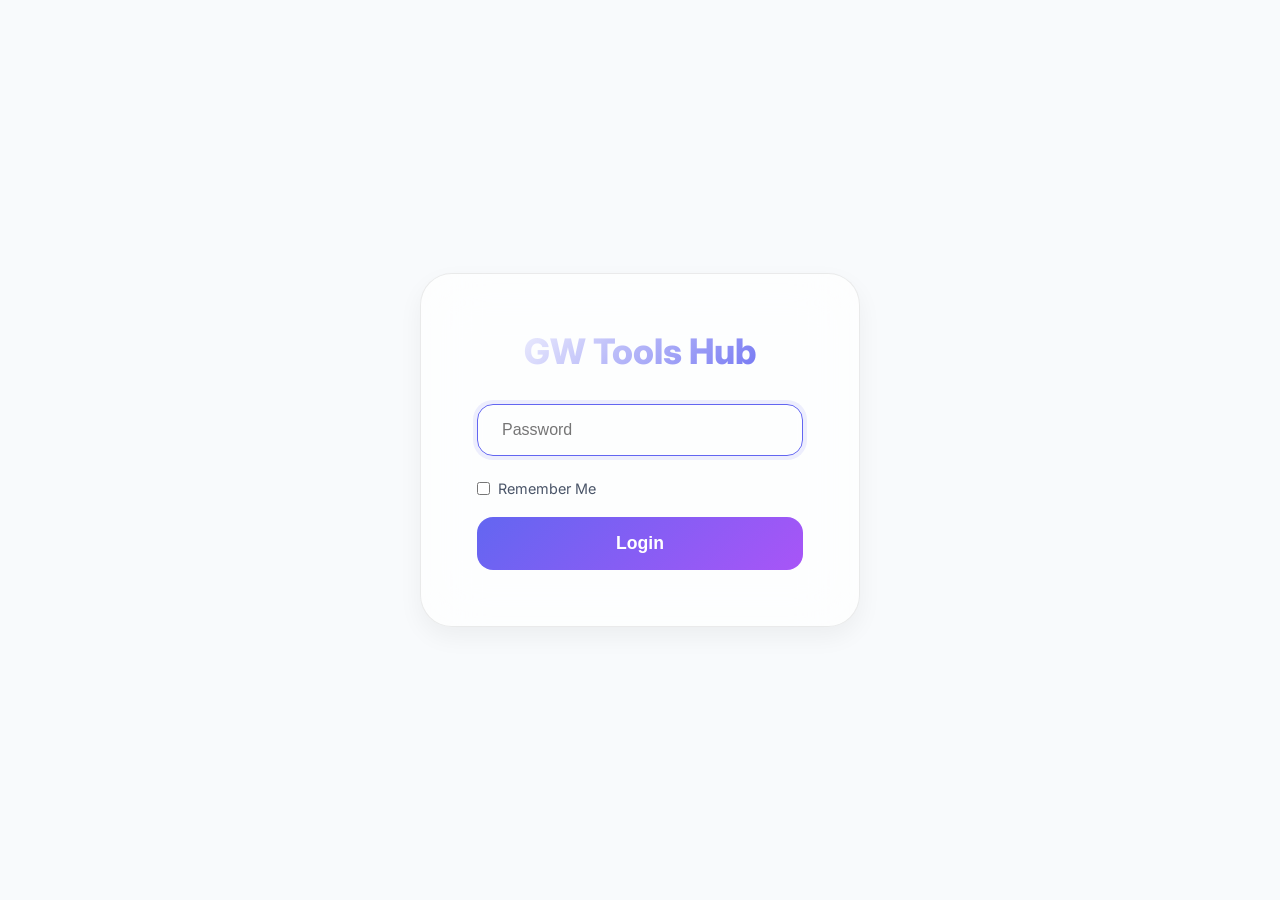
==== index.html @ 294a747c "Emergency Fix: Finalizing index.html with no placeholders and correct layout" ====
<!DOCTYPE html>
<html lang="th">
<head>
    <meta charset="UTF-8">
    <meta name="viewport" content="width=device-width, initial-scale=1.0">
    <title>GW Tools Hub | Command Center</title>
    <link href="https://fonts.googleapis.com/css2?family=Inter:wght@400;600;700;800&display=swap" rel="stylesheet">
    <link rel="stylesheet" href="style.css">
</head>
<body>

<div id="login-overlay">
    <div class="login-box">
        <h2>GW Tools Hub</h2>
        <input type="password" id="password-input" placeholder="Password" autofocus>
        <div style="margin-bottom: 20px; text-align: left; display: flex; align-items: center; gap: 8px; cursor: pointer;">
            <input type="checkbox" id="remember-me" style="width: auto; margin: 0; cursor: pointer;">
            <label for="remember-me" style="font-size: 0.9rem; color: #4a5568; cursor: pointer;">Remember Me</label>
        </div>
        <button onclick="checkPassword()">Login</button>
    </div>
</div>

<div id="custom-alert" class="hidden" style="position: fixed; top: 0; left: 0; width: 100%; height: 100%; background: rgba(0,0,0,0.5); display: flex; justify-content: center; align-items: center; z-index: 10000;">
    <div class="login-box">
        <div style="font-size: 3rem; margin-bottom: 10px;">❌</div>
        <h3>รหัสผ่านไม่ถูกต้อง!</h3>
        <p>กรุณาตรวจสอบและลองใหม่อีกครั้ง</p>
        <button onclick="closeAlert()" style="background: #e53e3e; margin-top: 20px;">ตกลง</button>
    </div>
</div>

<div id="logout-confirm" class="hidden" style="position: fixed; top: 0; left: 0; width: 100%; height: 100%; background: rgba(0,0,0,0.5); display: flex; justify-content: center; align-items: center; z-index: 10000;">
    <div class="login-box">
        <div style="font-size: 3rem; margin-bottom: 10px;">👋</div>
        <h3>ต้องการออกจากระบบ?</h3>
        <p>คุณแน่ใจหรือไม่ว่าต้องการออกจากระบบในตอนนี้?</p>
        <div style="display: flex; gap: 10px; margin-top: 25px;">
            <button onclick="closeLogoutConfirm()" style="background: rgba(255,255,255,0.1); color: white;">ยกเลิก</button>
            <button onclick="confirmLogout()" style="background: #ef4444;">ออกจากระบบ</button>
        </div>
    </div>
</div>

<div id="main-content" class="hidden">
    <nav class="nav-bar">
        <div class="nav-links">
            <button class="nav-btn active" id="btn-common" onclick="filterTools('common')">COMMON</button>
            <button class="nav-btn" id="btn-bd" onclick="filterTools('bd')">BD & SALES</button>
            <button class="nav-btn" id="btn-project" onclick="filterTools('project')">PROJECT</button>
            <button class="nav-btn" id="btn-marketing" onclick="filterTools('marketing')">MARKETING</button>
        </div>
        <div class="nav-controls">
            <div class="theme-dropdown" id="theme-dropdown">
                <button class="theme-dropbtn" onclick="toggleThemeDropdown()">
                    <span id="current-theme-icon">💻</span>
                    <span id="current-theme-text">Auto</span>
                </button>
                <div class="theme-dropdown-content">
                    <button id="theme-light" onclick="setTheme('light')">☀️ Light</button>
                    <button id="theme-dark" onclick="setTheme('dark')">🌙 Dark</button>
                    <button id="theme-auto" class="active" onclick="setTheme('auto')">💻 Auto</button>
                </div>
            </div>
            <button class="nav-btn logout" onclick="logout()">LOGOUT</button>
        </div>
    </nav>
    <div class="container">
        <div class="category-section" id="section-common">
            <div class="section-title">Common Tools</div>
            <div class="tool-grid">
                <a href="https://chatgpt.com/" target="_blank" class="tool-card">
                    <div class="tool-image"><img src="chatgpt.img.svg" alt="ChatGPT"></div>
                    <div class="tool-content">
                        <div class="tool-dept">Common (ทุกแผนก)</div>
                        <div class="tool-title">Chat GPT</div>
                        <div class="tool-description">ผู้ช่วยอัจฉริยะสำหรับหาข้อมูล เขียนบทความ และแก้ปัญหาด่วน</div>
                        <div class="btn-access">คุยกับ ChatGPT</div>
                    </div>
                </a>
                <a href="https://drive.google.com/" target="_blank" class="tool-card">
                    <div class="tool-image"><img src="google-drive.png" alt="Google Drive"></div>
                    <div class="tool-content">
                        <div class="tool-dept">Common (ทุกแผนก)</div>
                        <div class="tool-title">Google Drive</div>
                        <div class="tool-description">คลังเก็บข้อมูลออนไลน์สำหรับจัดการไฟล์และแชร์ข้อมูล</div>
                        <div class="btn-access">เปิด Google Drive</div>
                    </div>
                </a>
            </div>
        </div>
        <div class="category-section" id="section-bd">
            <div class="section-title">Business Development & Sales</div>
            <div class="tool-grid">
                <a href="https://dabby.io/" target="_blank" class="tool-card">
                    <div class="tool-image"><img src="dabby.img.png" alt="Dabby"></div>
                    <div class="tool-content">
                        <div class="tool-dept">แผนก BD</div>
                        <div class="tool-title">Dabby.io</div>
                        <div class="tool-description">ระบบ AI Engine สำหรับจัดการ Chatbot และ Prompts</div>
                        <div class="btn-access">เข้าสู่ระบบ Dabby</div>
                    </div>
                </a>
                <a href="https://manager.line.biz/" target="_blank" class="tool-card">
                    <div class="tool-image"><img src="line.img.svg" alt="Line"></div>
                    <div class="tool-content">
                        <div class="tool-dept">แผนก BD, Sales</div>
                        <div class="tool-title">Line OA</div>
                        <div class="tool-description">ระบบจัดการบัญชี Line Official สำหรับสื่อสารกับลูกค้า</div>
                        <div class="btn-access">เปิด Line Manager</div>
                    </div>
                </a>
                <a href="https://salegoodwork-2026.atlassian.net/jira/for-you" target="_blank" class="tool-card">
                    <div class="tool-image"><img src="jira.img.png" alt="Jira"></div>
                    <div class="tool-content">
                        <div class="tool-dept">แผนก BD</div>
                        <div class="tool-title">Jira Software</div>
                        <div class="tool-description">ติดตามงานโปรเจกต์และจัดการ Task ต่างๆ ของทีม</div>
                        <div class="btn-access">เปิดหน้างาน Jira</div>
                    </div>
                </a>
                <a href="https://www.calloncloud.io/" target="_blank" class="tool-card">
                    <div class="tool-image"><img src="calloncloud.ico" alt="CallOnCloud"></div>
                    <div class="tool-content">
                        <div class="tool-dept">แผนก BD&Sale</div>
                        <div class="tool-title">Call On Cloud</div>
                        <div class="tool-description">ระบบ centralino VoIP และการสื่อสารในองค์กร</div>
                        <div class="btn-access">เข้าสู่ Call On Cloud</div>
                    </div>
                </a>
                <a href="https://github.com/" target="_blank" class="tool-card">
                    <div class="tool-image"><img src="https://github.githubassets.com/images/modules/logos_page/GitHub-Mark.png" style="filter: invert(1);" alt="GitHub"></div>
                    <div class="tool-content">
                        <div class="tool-dept">แผนก BD</div>
                        <div class="tool-title">GitHub</div>
                        <div class="tool-description">ระบบจัดการซอร์สโค้ดและติดตามการแก้ไขของโปรเจกต์</div>
                        <div class="btn-access">เข้าสู่ GitHub</div>
                    </div>
                </a>
            </div>
        </div>
        <div class="category-section" id="section-project">
            <div class="section-title">Project Management</div>
            <div class="tool-grid">
                <a href="https://trello.com/" target="_blank" class="tool-card">
                    <div class="tool-image"><img src="trello.img.png" alt="Trello"></div>
                    <div class="tool-content">
                        <div class="tool-dept">แผนก Project</div>
                        <div class="tool-title">Trello</div>
                        <div class="tool-description">บอร์ดจัดการงานภาพรวมและติดตามสถานะโครงการ</div>
                        <div class="btn-access">เปิดบอร์ด Trello</div>
                    </div>
                </a>
            </div>
        </div>
        <div class="category-section" id="section-marketing">
            <div class="section-title">Marketing</div>
            <div class="tool-grid">
                <a href="https://miro.com/th/" target="_blank" class="tool-card">
                    <div class="tool-image"><img src="miro.jpg" alt="Miro"></div>
                    <div class="tool-content">
                        <div class="tool-dept">แผนก Marketing</div>
                        <div class="tool-title">Miro</div>
                        <div class="tool-description">ไวท์บอร์ดออนไลน์สำหรับระดมสมองและวางแผน</div>
                        <div class="btn-access">เปิด Miro</div>
                    </div>
                </a>
                <a href="https://kling.ai/app/video/new" target="_blank" class="tool-card">
                    <div class="tool-image"><img src="kling.png" alt="Kling"></div>
                    <div class="tool-content">
                        <div class="tool-dept">แผนก Marketing</div>
                        <div class="tool-title">Kling</div>
                        <div class="tool-description">แพลตฟอร์มสร้างวิดีโออัตโนมัติด้วย AI</div>
                        <div class="btn-access">เปิด Kling</div>
                    </div>
                </a>
                <a href="https://salegoodwork-2026.atlassian.net/jira/for-you" target="_blank" class="tool-card">
                    <div class="tool-image"><img src="jira.img.png" alt="Jira"></div>
                    <div class="tool-content">
                        <div class="tool-dept">แผนก Marketing</div>
                        <div class="tool-title">Jira Software</div>
                        <div class="tool-description">ติดตามงานโปรเจกต์และจัดการ Task ต่างๆ ของทีม</div>
                        <div class="btn-access">เปิดหน้างาน Jira</div>
                    </div>
                </a>
            </div>
        </div>
    </div>
</div>

<script src="script.js"></script>
</body>
</html>
---- style.css ----
:root {
    --primary-color: #6366f1;
    --secondary-color: #a855f7;
    --accent-color: #22d3ee;
    --bg-dark: #0f172a;
    --glass-bg: rgba(255, 255, 255, 0.03);
    --glass-border: rgba(255, 255, 255, 0.1);
    --text-main: #f8fafc;
    --text-muted: #94a3b8;
    --card-shadow: 0 20px 40px rgba(0, 0, 0, 0.4);
}

[data-theme="light"] {
    --bg-dark: #f8fafc;
    --glass-bg: rgba(255, 255, 255, 0.7);
    --glass-border: rgba(0, 0, 0, 0.08);
    --text-main: #0f172a;
    --text-muted: #475569;
    --card-shadow: 0 10px 25px rgba(0, 0, 0, 0.05);
}

* {
    margin: 0;
    padding: 0;
    box-sizing: border-box;
    transition: background-color 0.3s ease, border-color 0.3s ease, color 0.3s ease;
}

body {
    font-family: 'Inter', 'Segoe UI', system-ui, -apple-system, sans-serif;
    background-color: var(--bg-dark);
    color: var(--text-main);
    min-height: 100vh;
    overflow-x: hidden;
}

/* Animated Background Mesh */
body::before {
    content: "";
    position: fixed;
    top: 0;
    left: 0;
    width: 100%;
    height: 100%;
    background: 
        radial-gradient(circle at 0% 0%, rgba(99, 102, 241, 0.12) 0%, transparent 50%),
        radial-gradient(circle at 100% 100%, rgba(168, 85, 247, 0.12) 0%, transparent 50%),
        radial-gradient(circle at 50% 50%, rgba(34, 211, 238, 0.05) 0%, transparent 50%);
    z-index: -1;
    animation: pulse 15s infinite alternate;
}

@keyframes pulse {
    0% { transform: scale(1); opacity: 0.8; }
    100% { transform: scale(1.2); opacity: 1; }
}

/* Login Overlay - GUARANTEED CENTERING */
#login-overlay {
    position: fixed;
    top: 0;
    left: 0;
    width: 100vw;
    height: 100vh;
    background-color: var(--bg-dark);
    display: flex !important;
    justify-content: center !important;
    align-items: center !important;
    z-index: 10000;
}

.login-box {
    background: var(--glass-bg);
    backdrop-filter: blur(30px);
    border: 1px solid var(--glass-border);
    padding: 3.5rem;
    border-radius: 32px;
    width: 90%;
    max-width: 440px;
    box-shadow: var(--card-shadow);
    animation: fadeIn 0.8s ease-out;
    text-align: center;
    margin: 0;
}

@keyframes fadeIn {
    from { opacity: 0; transform: translateY(20px); }
    to { opacity: 1; transform: translateY(0); }
}

.login-box h2 {
    font-size: 2.2rem;
    font-weight: 800;
    margin-bottom: 2rem;
    background: linear-gradient(135deg, #fff, var(--primary-color));
    -webkit-background-clip: text;
    -webkit-text-fill-color: transparent;
}

.login-box input {
    background: rgba(255, 255, 255, 0.05);
    border: 1px solid var(--glass-border);
    color: var(--text-main);
    padding: 1rem 1.5rem;
    border-radius: 16px;
    margin-bottom: 1.5rem;
    font-size: 1rem;
    width: 100%;
    outline: none;
    transition: all 0.3s ease;
}

.login-box input:focus {
    border-color: var(--primary-color);
    background: rgba(255, 255, 255, 0.08);
    box-shadow: 0 0 0 4px rgba(99, 102, 241, 0.1);
}

.login-box button {
    background: linear-gradient(135deg, var(--primary-color), var(--secondary-color));
    color: white;
    padding: 1rem;
    border: none;
    border-radius: 16px;
    font-weight: 700;
    font-size: 1.1rem;
    width: 100%;
    cursor: pointer;
    transition: all 0.3s ease;
}

.login-box button:hover {
    transform: translateY(-2px);
    box-shadow: 0 10px 25px rgba(99, 102, 241, 0.4);
}

/* Navigation Bar Upgrade */
.nav-bar {
    position: sticky;
    top: 0;
    background: var(--bg-dark);
    backdrop-filter: blur(25px);
    border-bottom: 1px solid var(--glass-border);
    padding: 0.75rem 2rem;
    display: flex;
    align-items: center;
    z-index: 1000;
}

.nav-links {
    display: flex;
    gap: 0.75rem;
    flex-grow: 1;
}

.nav-controls {
    display: flex;
    align-items: center;
    gap: 1rem;
}

.nav-btn {
    background: transparent;
    border: 1px solid var(--glass-border);
    color: var(--text-muted);
    padding: 0.6rem 1.2rem;
    border-radius: 12px;
    font-weight: 600;
    font-size: 0.8rem;
    cursor: pointer;
    transition: all 0.3s cubic-bezier(0.4, 0, 0.2, 1);
    text-transform: uppercase;
    letter-spacing: 0.5px;
}

.nav-btn:hover {
    background: var(--glass-bg);
    color: var(--text-main);
    border-color: var(--primary-color);
    box-shadow: 0 0 15px rgba(99, 102, 241, 0.2);
}

.nav-btn.active {
    background: linear-gradient(135deg, var(--primary-color), var(--secondary-color));
    color: white !important;
    border: none;
    box-shadow: 0 4px 15px rgba(99, 102, 241, 0.4);
}

.nav-btn.logout {
    border-color: rgba(239, 68, 68, 0.3);
    color: #ef4444;
}

.nav-btn.logout:hover {
    background: rgba(239, 68, 68, 0.1);
    border-color: #ef4444;
    box-shadow: 0 0 15px rgba(239, 68, 68, 0.2);
}

/* Theme Dropdown Upgrade */
.theme-dropdown {
    position: relative;
    display: inline-block;
}

.theme-dropbtn {
    background: var(--glass-bg);
    border: 1px solid var(--glass-border);
    color: var(--text-main);
    padding: 0.6rem 1rem;
    border-radius: 12px;
    font-size: 0.85rem;
    font-weight: 600;
    cursor: pointer;
    display: flex;
    align-items: center;
    gap: 8px;
    transition: all 0.3s ease;
}

.theme-dropbtn:hover {
    background: rgba(255, 255, 255, 0.08);
    border-color: var(--primary-color);
}

.theme-dropdown-content {
    display: none;
    position: absolute;
    right: 0;
    top: calc(100% + 10px);
    background: var(--bg-dark);
    backdrop-filter: blur(30px);
    min-width: 160px;
    border: 1px solid var(--glass-border);
    border-radius: 16px;
    box-shadow: 0 15px 30px rgba(0,0,0,0.3);
    z-index: 1001;
    padding: 8px;
    animation: slideUp 0.3s ease;
}

.theme-dropdown-content button {
    width: 100%;
    text-align: left;
    padding: 10px 15px;
    background: transparent;
    border: none;
    color: var(--text-muted);
    border-radius: 10px;
    cursor: pointer;
    font-size: 0.9rem;
    font-weight: 500;
    display: flex;
    align-items: center;
    gap: 10px;
    transition: all 0.2s;
}

.theme-dropdown-content button:hover {
    background: var(--glass-bg);
    color: var(--text-main);
}

.theme-dropdown-content button.active {
    color: var(--primary-color);
    background: rgba(99, 102, 241, 0.1);
}

.theme-dropdown.show .theme-dropdown-content {
    display: block;
}

@keyframes slideUp {
    from { opacity: 0; transform: translateY(10px); }
    to { opacity: 1; transform: translateY(0); }
}

/* Container & Sections */
.container {
    max-width: 1400px;
    margin: 0 auto;
    padding: 3rem 2rem;
}

.section-title {
    font-size: 2rem;
    font-weight: 800;
    background: linear-gradient(to right, #fff, var(--text-muted));
    -webkit-background-clip: text;
    -webkit-text-fill-color: transparent;
    margin-bottom: 2.5rem;
    display: flex;
    align-items: center;
    gap: 1rem;
}

.section-title::after {
    content: "";
    height: 1px;
    flex-grow: 1;
    background: linear-gradient(to right, var(--glass-border), transparent);
}

/* Tool Grid & Cards */
.tool-grid {
    display: grid;
    grid-template-columns: repeat(auto-fill, minmax(340px, 1fr));
    gap: 2rem;
}

.tool-card {
    background: var(--glass-bg);
    backdrop-filter: blur(10px);
    border: 1px solid var(--glass-border);
    border-radius: 24px;
    padding: 1.5rem;
    text-decoration: none;
    color: inherit;
    transition: all 0.4s cubic-bezier(0.175, 0.885, 0.32, 1.275);
    display: flex;
    flex-direction: column;
    position: relative;
    overflow: hidden;
}

.tool-card::before {
    content: "";
    position: absolute;
    top: 0;
    left: 0;
    width: 100%;
    height: 100%;
    background: linear-gradient(135deg, transparent, rgba(255, 255, 255, 0.05));
    pointer-events: none;
}

.tool-card:hover {
    transform: translateY(-10px) scale(1.02);
    border-color: var(--primary-color);
    background: rgba(255, 255, 255, 0.05);
    box-shadow: 0 20px 40px rgba(0, 0, 0, 0.4), 0 0 20px rgba(99, 102, 241, 0.1);
}

.tool-image {
    width: 100%;
    height: 160px;
    background: rgba(255, 255, 255, 0.02);
    border-radius: 16px;
    display: flex;
    justify-content: center;
    align-items: center;
    margin-bottom: 1.5rem;
    transition: transform 0.5s ease;
}

.tool-card:hover .tool-image {
    transform: scale(1.05);
}

.tool-image img {
    max-width: 60%;
    max-height: 60%;
    object-fit: contain;
    filter: drop-shadow(0 0 10px rgba(255,255,255,0.2));
}

.tool-dept {
    font-size: 0.7rem;
    font-weight: 700;
    color: var(--accent-color);
    text-transform: uppercase;
    letter-spacing: 2px;
    margin-bottom: 0.5rem;
}

.tool-title {
    font-size: 1.5rem;
    font-weight: 700;
    margin-bottom: 0.75rem;
    color: var(--text-main);
}

.tool-description {
    font-size: 0.95rem;
    color: var(--text-muted);
    line-height: 1.6;
    margin-bottom: 1.5rem;
}

.btn-access {
    margin-top: auto;
    background: rgba(255, 255, 255, 0.05);
    border: 1px solid var(--glass-border);
    color: var(--text-main);
    padding: 0.8rem;
    border-radius: 12px;
    text-align: center;
    font-weight: 600;
    transition: all 0.3s ease;
}

.tool-card:hover .btn-access {
    background: var(--primary-color);
    border-color: var(--primary-color);
    color: white;
    box-shadow: 0 4px 15px rgba(99, 102, 241, 0.4);
}

.hidden { display: none !important; }

/* Custom Modal Styles (Glass) */
#custom-alert > div, #logout-confirm > div {
    background: var(--bg-dark) !important;
    backdrop-filter: blur(20px) !important;
    border: 1px solid var(--glass-border) !important;
    color: var(--text-main) !important;
    border-radius: 24px !important;
}

#custom-alert h3, #logout-confirm h3 { color: var(--text-main) !important; }
#custom-alert p, #logout-confirm p { color: var(--text-muted) !important; }
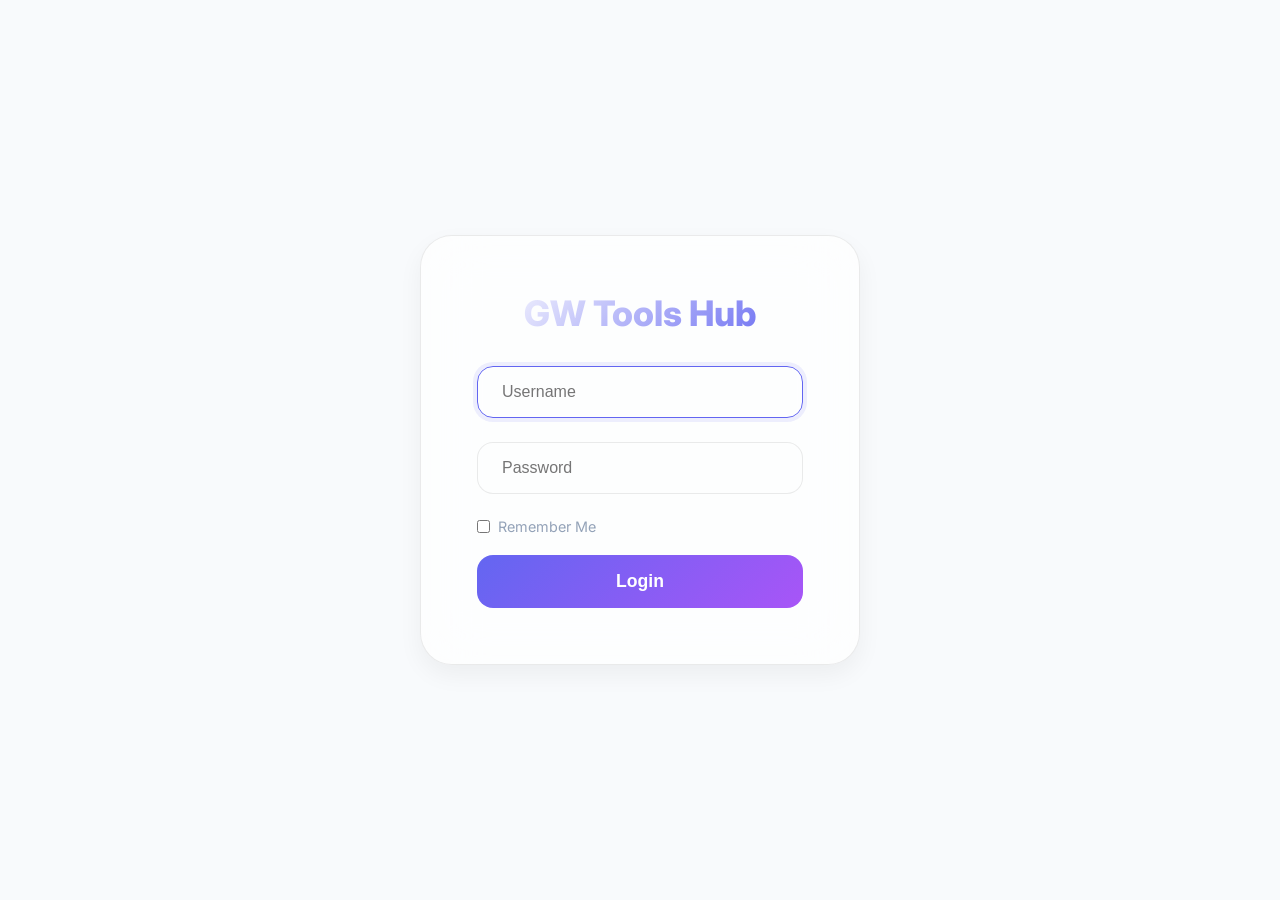
==== commit 3f65a36a: "Implement RBAC, user management, and password change features" ====
--- a/index.html
+++ b/index.html
@@ -9,18 +9,23 @@
 </head>
 <body>
 
+<!-- Login Overlay -->
 <div id="login-overlay">
     <div class="login-box">
         <h2>GW Tools Hub</h2>
-        <input type="password" id="password-input" placeholder="Password" autofocus>
+        <input type="text" id="username-input" placeholder="Username" autofocus>
+        <input type="password" id="password-input" placeholder="Password">
+        
         <div style="margin-bottom: 20px; text-align: left; display: flex; align-items: center; gap: 8px; cursor: pointer;">
             <input type="checkbox" id="remember-me" style="width: auto; margin: 0; cursor: pointer;">
-            <label for="remember-me" style="font-size: 0.9rem; color: #4a5568; cursor: pointer;">Remember Me</label>
-        </div>
+            <label for="remember-me" style="font-size: 0.9rem; color: #94a3b8; cursor: pointer;">Remember Me</label>
+        </div>
+
         <button onclick="checkPassword()">Login</button>
     </div>
 </div>
 
+<!-- Custom Alert Modal (Error) -->
 <div id="custom-alert" class="hidden" style="position: fixed; top: 0; left: 0; width: 100%; height: 100%; background: rgba(0,0,0,0.5); display: flex; justify-content: center; align-items: center; z-index: 10000;">
     <div class="login-box">
         <div style="font-size: 3rem; margin-bottom: 10px;">❌</div>
@@ -30,6 +35,7 @@
     </div>
 </div>
 
+<!-- Logout Confirmation Modal -->
 <div id="logout-confirm" class="hidden" style="position: fixed; top: 0; left: 0; width: 100%; height: 100%; background: rgba(0,0,0,0.5); display: flex; justify-content: center; align-items: center; z-index: 10000;">
     <div class="login-box">
         <div style="font-size: 3rem; margin-bottom: 10px;">👋</div>
@@ -39,6 +45,68 @@
             <button onclick="closeLogoutConfirm()" style="background: rgba(255,255,255,0.1); color: white;">ยกเลิก</button>
             <button onclick="confirmLogout()" style="background: #ef4444;">ออกจากระบบ</button>
         </div>
+    </div>
+</div>
+
+<!-- Change Password Modal -->
+<div id="password-modal" class="hidden" style="position: fixed; top: 0; left: 0; width: 100%; height: 100%; background: rgba(0,0,0,0.5); display: flex; justify-content: center; align-items: center; z-index: 10000;">
+    <div class="login-box">
+        <div style="font-size: 2.5rem; margin-bottom: 10px;">🔑</div>
+        <h3>เปลี่ยนรหัสผ่าน</h3>
+        <p id="pw-user-display" style="margin-bottom: 20px; color: var(--primary-color); font-weight: bold;"></p>
+        
+        <input type="password" id="current-pw" placeholder="รหัสผ่านปัจจุบัน" style="margin-bottom: 10px;">
+        <input type="password" id="new-pw" placeholder="รหัสผ่านใหม่" style="margin-bottom: 10px;">
+        <input type="password" id="confirm-pw" placeholder="ยืนยันรหัสผ่านใหม่" style="margin-bottom: 20px;">
+        
+        <div style="display: flex; gap: 10px;">
+            <button onclick="closeChangePasswordModal()" style="background: rgba(255,255,255,0.1); color: white;">ยกเลิก</button>
+            <button onclick="submitChangePassword()" style="background: var(--primary-color);">บันทึก</button>
+        </div>
+    </div>
+</div>
+
+<!-- User Management Modal -->
+<div id="user-mgmt-modal" class="hidden" style="position: fixed; top: 0; left: 0; width: 100%; height: 100%; background: rgba(0,0,0,0.5); display: flex; justify-content: center; align-items: center; z-index: 10000;">
+    <div class="login-box" style="max-width: 600px; width: 95%; max-height: 90vh; overflow-y: auto;">
+        <div style="font-size: 2.5rem; margin-bottom: 10px;">👥</div>
+        <h3>จัดการพนักงาน</h3>
+        
+        <div id="user-list" style="text-align: left; margin: 20px 0; max-height: 250px; overflow-y: auto; background: rgba(0,0,0,0.2); border-radius: 12px; padding: 10px;">
+            <!-- Users will be listed here -->
+        </div>
+
+        <div style="border-top: 1px solid var(--glass-border); padding-top: 20px; text-align: left;">
+            <h4 style="margin-bottom: 15px;">เพิ่มพนักงานใหม่</h4>
+            <input type="text" id="new-username" placeholder="ชื่อพนักงาน (Username)" style="margin-bottom: 10px;">
+            <input type="text" id="new-role" placeholder="ตำแหน่ง (Role)" style="margin-bottom: 10px;">
+            
+            <div style="margin-bottom: 20px;">
+                <p style="font-size: 0.9rem; margin-bottom: 12px; color: var(--text-muted); font-weight: 600;">การเข้าถึงหมวดหมู่:</p>
+                <div class="cat-access-grid">
+                    <label class="cat-label">
+                        <input type="checkbox" class="cat-access" value="common" checked disabled>
+                        <span>Common</span>
+                    </label>
+                    <label class="cat-label">
+                        <input type="checkbox" class="cat-access" value="bd">
+                        <span>BD & Sales</span>
+                    </label>
+                    <label class="cat-label">
+                        <input type="checkbox" class="cat-access" value="project">
+                        <span>Project</span>
+                    </label>
+                    <label class="cat-label">
+                        <input type="checkbox" class="cat-access" value="marketing">
+                        <span>Marketing</span>
+                    </label>
+                </div>
+            </div>
+            
+            <button onclick="addNewUser()" style="background: var(--accent-color); margin-bottom: 10px;">เพิ่มพนักงาน</button>
+        </div>
+        
+        <button onclick="closeUserMgmtModal()" style="background: rgba(255,255,255,0.1); color: white; margin-top: 10px;">ปิด</button>
     </div>
 </div>
 
@@ -50,7 +118,10 @@
             <button class="nav-btn" id="btn-project" onclick="filterTools('project')">PROJECT</button>
             <button class="nav-btn" id="btn-marketing" onclick="filterTools('marketing')">MARKETING</button>
         </div>
+        
         <div class="nav-controls">
+            <button class="nav-btn hidden" id="admin-mgmt-btn" onclick="openUserMgmtModal()" style="border-color: var(--accent-color);">👥 MANAGE USERS</button>
+            <button class="nav-btn" onclick="openChangePasswordModal()" style="border-color: rgba(99, 102, 241, 0.3);">🔑 PASSWORD</button>
             <div class="theme-dropdown" id="theme-dropdown">
                 <button class="theme-dropbtn" onclick="toggleThemeDropdown()">
                     <span id="current-theme-icon">💻</span>
@@ -65,128 +136,136 @@
             <button class="nav-btn logout" onclick="logout()">LOGOUT</button>
         </div>
     </nav>
-    <div class="container">
-        <div class="category-section" id="section-common">
-            <div class="section-title">Common Tools</div>
-            <div class="tool-grid">
-                <a href="https://chatgpt.com/" target="_blank" class="tool-card">
-                    <div class="tool-image"><img src="chatgpt.img.svg" alt="ChatGPT"></div>
-                    <div class="tool-content">
-                        <div class="tool-dept">Common (ทุกแผนก)</div>
-                        <div class="tool-title">Chat GPT</div>
-                        <div class="tool-description">ผู้ช่วยอัจฉริยะสำหรับหาข้อมูล เขียนบทความ และแก้ปัญหาด่วน</div>
-                        <div class="btn-access">คุยกับ ChatGPT</div>
-                    </div>
-                </a>
-                <a href="https://drive.google.com/" target="_blank" class="tool-card">
-                    <div class="tool-image"><img src="google-drive.png" alt="Google Drive"></div>
-                    <div class="tool-content">
-                        <div class="tool-dept">Common (ทุกแผนก)</div>
-                        <div class="tool-title">Google Drive</div>
-                        <div class="tool-description">คลังเก็บข้อมูลออนไลน์สำหรับจัดการไฟล์และแชร์ข้อมูล</div>
-                        <div class="btn-access">เปิด Google Drive</div>
-                    </div>
-                </a>
-            </div>
-        </div>
-        <div class="category-section" id="section-bd">
-            <div class="section-title">Business Development & Sales</div>
-            <div class="tool-grid">
-                <a href="https://dabby.io/" target="_blank" class="tool-card">
-                    <div class="tool-image"><img src="dabby.img.png" alt="Dabby"></div>
-                    <div class="tool-content">
-                        <div class="tool-dept">แผนก BD</div>
-                        <div class="tool-title">Dabby.io</div>
-                        <div class="tool-description">ระบบ AI Engine สำหรับจัดการ Chatbot และ Prompts</div>
-                        <div class="btn-access">เข้าสู่ระบบ Dabby</div>
-                    </div>
-                </a>
-                <a href="https://manager.line.biz/" target="_blank" class="tool-card">
-                    <div class="tool-image"><img src="line.img.svg" alt="Line"></div>
-                    <div class="tool-content">
-                        <div class="tool-dept">แผนก BD, Sales</div>
-                        <div class="tool-title">Line OA</div>
-                        <div class="tool-description">ระบบจัดการบัญชี Line Official สำหรับสื่อสารกับลูกค้า</div>
-                        <div class="btn-access">เปิด Line Manager</div>
-                    </div>
-                </a>
-                <a href="https://salegoodwork-2026.atlassian.net/jira/for-you" target="_blank" class="tool-card">
-                    <div class="tool-image"><img src="jira.img.png" alt="Jira"></div>
-                    <div class="tool-content">
-                        <div class="tool-dept">แผนก BD</div>
-                        <div class="tool-title">Jira Software</div>
-                        <div class="tool-description">ติดตามงานโปรเจกต์และจัดการ Task ต่างๆ ของทีม</div>
-                        <div class="btn-access">เปิดหน้างาน Jira</div>
-                    </div>
-                </a>
-                <a href="https://www.calloncloud.io/" target="_blank" class="tool-card">
-                    <div class="tool-image"><img src="calloncloud.ico" alt="CallOnCloud"></div>
-                    <div class="tool-content">
-                        <div class="tool-dept">แผนก BD&Sale</div>
-                        <div class="tool-title">Call On Cloud</div>
-                        <div class="tool-description">ระบบ centralino VoIP และการสื่อสารในองค์กร</div>
-                        <div class="btn-access">เข้าสู่ Call On Cloud</div>
-                    </div>
-                </a>
-                <a href="https://github.com/" target="_blank" class="tool-card">
-                    <div class="tool-image"><img src="https://github.githubassets.com/images/modules/logos_page/GitHub-Mark.png" style="filter: invert(1);" alt="GitHub"></div>
-                    <div class="tool-content">
-                        <div class="tool-dept">แผนก BD</div>
-                        <div class="tool-title">GitHub</div>
-                        <div class="tool-description">ระบบจัดการซอร์สโค้ดและติดตามการแก้ไขของโปรเจกต์</div>
-                        <div class="btn-access">เข้าสู่ GitHub</div>
-                    </div>
-                </a>
-            </div>
-        </div>
-        <div class="category-section" id="section-project">
-            <div class="section-title">Project Management</div>
-            <div class="tool-grid">
-                <a href="https://trello.com/" target="_blank" class="tool-card">
-                    <div class="tool-image"><img src="trello.img.png" alt="Trello"></div>
-                    <div class="tool-content">
-                        <div class="tool-dept">แผนก Project</div>
-                        <div class="tool-title">Trello</div>
-                        <div class="tool-description">บอร์ดจัดการงานภาพรวมและติดตามสถานะโครงการ</div>
-                        <div class="btn-access">เปิดบอร์ด Trello</div>
-                    </div>
-                </a>
-            </div>
-        </div>
-        <div class="category-section" id="section-marketing">
-            <div class="section-title">Marketing</div>
-            <div class="tool-grid">
-                <a href="https://miro.com/th/" target="_blank" class="tool-card">
-                    <div class="tool-image"><img src="miro.jpg" alt="Miro"></div>
-                    <div class="tool-content">
-                        <div class="tool-dept">แผนก Marketing</div>
-                        <div class="tool-title">Miro</div>
-                        <div class="tool-description">ไวท์บอร์ดออนไลน์สำหรับระดมสมองและวางแผน</div>
-                        <div class="btn-access">เปิด Miro</div>
-                    </div>
-                </a>
-                <a href="https://kling.ai/app/video/new" target="_blank" class="tool-card">
-                    <div class="tool-image"><img src="kling.png" alt="Kling"></div>
-                    <div class="tool-content">
-                        <div class="tool-dept">แผนก Marketing</div>
-                        <div class="tool-title">Kling</div>
-                        <div class="tool-description">แพลตฟอร์มสร้างวิดีโออัตโนมัติด้วย AI</div>
-                        <div class="btn-access">เปิด Kling</div>
-                    </div>
-                </a>
-                <a href="https://salegoodwork-2026.atlassian.net/jira/for-you" target="_blank" class="tool-card">
-                    <div class="tool-image"><img src="jira.img.png" alt="Jira"></div>
-                    <div class="tool-content">
-                        <div class="tool-dept">แผนก Marketing</div>
-                        <div class="tool-title">Jira Software</div>
-                        <div class="tool-description">ติดตามงานโปรเจกต์และจัดการ Task ต่างๆ ของทีม</div>
-                        <div class="btn-access">เปิดหน้างาน Jira</div>
-                    </div>
-                </a>
-            </div>
-        </div>
-    </div>
-</div>
+
+<div class="container">
+    <!-- Common Tools -->
+    <div class="category-section" id="section-common">
+        <div class="section-title">Common Tools</div>
+        <div class="tool-grid">
+            <a href="https://chatgpt.com/" target="_blank" class="tool-card">
+                <div class="tool-image"><img src="chatgpt.img.svg" alt="ChatGPT"></div>
+                <div class="tool-content">
+                    <div class="tool-dept">Common (ทุกแผนก)</div>
+                    <div class="tool-title">Chat GPT</div>
+                    <div class="tool-description">ผู้ช่วยอัจฉริยะสำหรับหาข้อมูล เขียนบทความ และแก้ปัญหาด่วน</div>
+                    <div class="btn-access">คุยกับ ChatGPT</div>
+                </div>
+            </a>
+            <a href="https://drive.google.com/" target="_blank" class="tool-card">
+                <div class="tool-image"><img src="google-drive.png" alt="Google Drive"></div>
+                <div class="tool-content">
+                    <div class="tool-dept">Common (ทุกแผนก)</div>
+                    <div class="tool-title">Google Drive</div>
+                    <div class="tool-description">คลังเก็บข้อมูลออนไลน์สำหรับจัดการไฟล์และแชร์ข้อมูล</div>
+                    <div class="btn-access">เปิด Google Drive</div>
+                </div>
+            </a>
+        </div>
+    </div>
+
+    <!-- Business Development & Sales -->
+    <div class="category-section" id="section-bd">
+        <div class="section-title">Business Development & Sales</div>
+        <div class="tool-grid">
+            <a href="https://dabby.io/" target="_blank" class="tool-card">
+                <div class="tool-image"><img src="dabby.img.png" alt="Dabby"></div>
+                <div class="tool-content">
+                    <div class="tool-dept">แผนก BD</div>
+                    <div class="tool-title">Dabby.io</div>
+                    <div class="tool-description">ระบบ AI Engine สำหรับจัดการ Chatbot และ Prompts</div>
+                    <div class="btn-access">เข้าสู่ระบบ Dabby</div>
+                </div>
+            </a>
+            <a href="https://manager.line.biz/" target="_blank" class="tool-card">
+                <div class="tool-image"><img src="line.img.svg" alt="Line"></div>
+                <div class="tool-content">
+                    <div class="tool-dept">แผนก BD, Sales</div>
+                    <div class="tool-title">Line OA</div>
+                    <div class="tool-description">ระบบจัดการบัญชี Line Official สำหรับสื่อสารกับลูกค้า</div>
+                    <div class="btn-access">เปิด Line Manager</div>
+                </div>
+            </a>
+            <a href="https://salegoodwork-2026.atlassian.net/jira/for-you" target="_blank" class="tool-card">
+                <div class="tool-image"><img src="jira.img.png" alt="Jira"></div>
+                <div class="tool-content">
+                    <div class="tool-dept">แผนก BD</div>
+                    <div class="tool-title">Jira Software</div>
+                    <div class="tool-description">ติดตามงานโปรเจกต์และจัดการ Task ต่างๆ ของทีม</div>
+                    <div class="btn-access">เปิดหน้างาน Jira</div>
+                </div>
+            </a>
+            <a href="https://www.calloncloud.io/" target="_blank" class="tool-card">
+                <div class="tool-image"><img src="calloncloud.ico" alt="CallOnCloud"></div>
+                <div class="tool-content">
+                    <div class="tool-dept">แผนก BD&Sale</div>
+                    <div class="tool-title">Call On Cloud</div>
+                    <div class="tool-description">ระบบ centralino VoIP และการสื่อสารในองค์กร</div>
+                    <div class="btn-access">เข้าสู่ Call On Cloud</div>
+                </div>
+            </a>
+            <a href="https://github.com/" target="_blank" class="tool-card">
+                <div class="tool-image"><img src="https://github.githubassets.com/images/modules/logos_page/GitHub-Mark.png" style="filter: invert(1);" alt="GitHub"></div>
+                <div class="tool-content">
+                    <div class="tool-dept">แผนก BD</div>
+                    <div class="tool-title">GitHub</div>
+                    <div class="tool-description">ระบบจัดการซอร์สโค้ดและติดตามการแก้ไขของโปรเจกต์</div>
+                    <div class="btn-access">เข้าสู่ GitHub</div>
+                </div>
+            </a>
+        </div>
+    </div>
+
+    <!-- Project Management -->
+    <div class="category-section" id="section-project">
+        <div class="section-title">Project Management</div>
+        <div class="tool-grid">
+            <a href="https://trello.com/" target="_blank" class="tool-card">
+                <div class="tool-image"><img src="trello.img.png" alt="Trello"></div>
+                <div class="tool-content">
+                    <div class="tool-dept">แผนก Project</div>
+                    <div class="tool-title">Trello</div>
+                    <div class="tool-description">บอร์ดจัดการงานภาพรวมและติดตามสถานะโครงการ</div>
+                    <div class="btn-access">เปิดบอร์ด Trello</div>
+                </div>
+            </a>
+        </div>
+    </div>
+
+    <!-- Marketing -->
+    <div class="category-section" id="section-marketing">
+        <div class="section-title">Marketing</div>
+        <div class="tool-grid">
+            <a href="https://miro.com/th/" target="_blank" class="tool-card">
+                <div class="tool-image"><img src="miro.jpg" alt="Miro"></div>
+                <div class="tool-content">
+                    <div class="tool-dept">แผนก Marketing</div>
+                    <div class="tool-title">Miro</div>
+                    <div class="tool-description">ไวท์บอร์ดออนไลน์สำหรับระดมสมองและวางแผน</div>
+                    <div class="btn-access">เปิด Miro</div>
+                </div>
+            </a>
+            <a href="https://kling.ai/app/video/new" target="_blank" class="tool-card">
+                <div class="tool-image"><img src="kling.png" alt="Kling"></div>
+                <div class="tool-content">
+                    <div class="tool-dept">แผนก Marketing</div>
+                    <div class="tool-title">Kling</div>
+                    <div class="tool-description">แพลตฟอร์มสร้างวิดีโออัตโนมัติด้วย AI</div>
+                    <div class="btn-access">เปิด Kling</div>
+                </div>
+            </a>
+            <a href="https://salegoodwork-2026.atlassian.net/jira/for-you" target="_blank" class="tool-card">
+                <div class="tool-image"><img src="jira.img.png" alt="Jira"></div>
+                <div class="tool-content">
+                    <div class="tool-dept">แผนก Marketing</div>
+                    <div class="tool-title">Jira Software</div>
+                    <div class="tool-description">ติดตามงานโปรเจกต์และจัดการ Task ต่างๆ ของทีม</div>
+                    <div class="btn-access">เปิดหน้างาน Jira</div>
+                </div>
+            </a>
+        </div>
+    </div>
+</div> <!-- End of container -->
+</div> <!-- End of main-content -->
 
 <script src="script.js"></script>
 </body>
--- a/style.css
+++ b/style.css
@@ -63,7 +63,7 @@
     width: 100vw;
     height: 100vh;
     background-color: var(--bg-dark);
-    display: flex !important;
+    display: flex;
     justify-content: center !important;
     align-items: center !important;
     z-index: 10000;
@@ -420,3 +420,50 @@
 
 #custom-alert h3, #logout-confirm h3 { color: var(--text-main) !important; }
 #custom-alert p, #logout-confirm p { color: var(--text-muted) !important; }
+
+/* Category Access Grid Styling */
+.cat-access-grid {
+    display: grid;
+    grid-template-columns: repeat(2, 1fr);
+    gap: 12px;
+    margin-top: 10px;
+}
+
+.cat-label {
+    background: rgba(255, 255, 255, 0.03);
+    border: 1px solid var(--glass-border);
+    padding: 12px 15px;
+    border-radius: 12px;
+    display: flex;
+    align-items: center;
+    gap: 12px;
+    cursor: pointer;
+    transition: all 0.2s ease;
+    font-size: 0.85rem;
+    color: var(--text-muted);
+}
+
+.cat-label:hover {
+    background: rgba(255, 255, 255, 0.08);
+    border-color: var(--primary-color);
+    color: var(--text-main);
+}
+
+.cat-label input[type="checkbox"] {
+    width: 18px;
+    height: 18px;
+    margin: 0;
+    cursor: pointer;
+    accent-color: var(--primary-color);
+}
+
+.cat-label:has(input:checked) {
+    background: rgba(99, 102, 241, 0.1);
+    border-color: var(--primary-color);
+    color: var(--text-main);
+}
+
+.cat-label:has(input:disabled) {
+    opacity: 0.6;
+    cursor: not-allowed;
+}
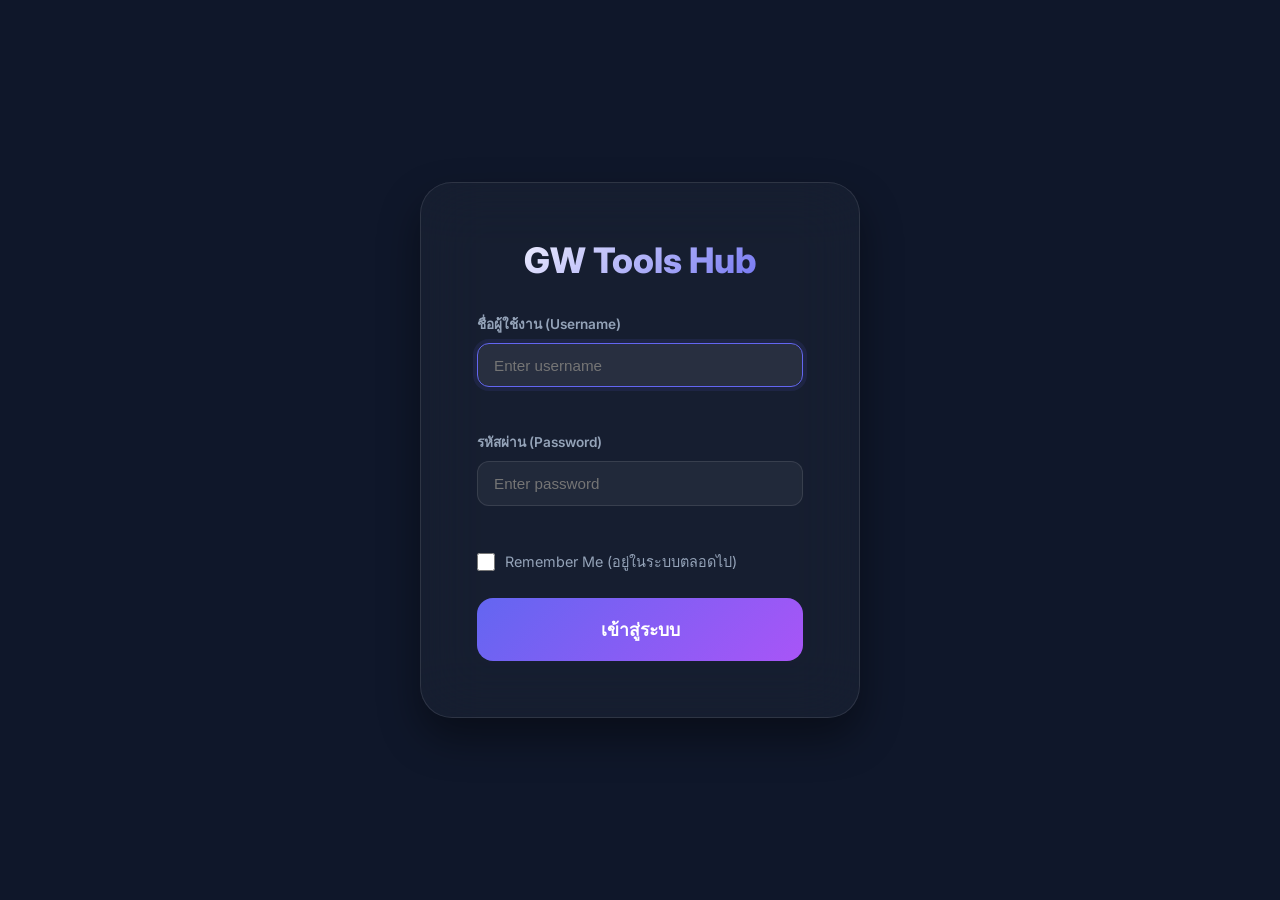
==== commit 9165e688: "feat: add tool management system and UI refinements v1.6.0" ====
--- a/index.html
+++ b/index.html
@@ -13,15 +13,23 @@
 <div id="login-overlay">
     <div class="login-box">
         <h2>GW Tools Hub</h2>
-        <input type="text" id="username-input" placeholder="Username" autofocus>
-        <input type="password" id="password-input" placeholder="Password">
-        
-        <div style="margin-bottom: 20px; text-align: left; display: flex; align-items: center; gap: 8px; cursor: pointer;">
-            <input type="checkbox" id="remember-me" style="width: auto; margin: 0; cursor: pointer;">
-            <label for="remember-me" style="font-size: 0.9rem; color: #94a3b8; cursor: pointer;">Remember Me</label>
-        </div>
-
-        <button onclick="checkPassword()">Login</button>
+        
+        <div class="form-group">
+            <label>ชื่อผู้ใช้งาน (Username)</label>
+            <input type="text" id="username-input" placeholder="Enter username" autofocus>
+        </div>
+
+        <div class="form-group">
+            <label>รหัสผ่าน (Password)</label>
+            <input type="password" id="password-input" placeholder="Enter password">
+        </div>
+        
+        <div style="margin-bottom: 25px; text-align: left; display: flex; align-items: center; gap: 10px; cursor: pointer;">
+            <input type="checkbox" id="remember-me" style="width: 18px; height: 18px; margin: 0; cursor: pointer; accent-color: var(--primary-color);">
+            <label for="remember-me" style="font-size: 0.9rem; color: var(--text-muted); cursor: pointer;">Remember Me (อยู่ในระบบตลอดไป)</label>
+        </div>
+
+        <button class="primary-btn" onclick="checkPassword()" style="font-size: 1.1rem; padding: 1.1rem;">เข้าสู่ระบบ</button>
     </div>
 </div>
 
@@ -29,9 +37,9 @@
 <div id="custom-alert" class="hidden" style="position: fixed; top: 0; left: 0; width: 100%; height: 100%; background: rgba(0,0,0,0.5); display: flex; justify-content: center; align-items: center; z-index: 10000;">
     <div class="login-box">
         <div style="font-size: 3rem; margin-bottom: 10px;">❌</div>
-        <h3>รหัสผ่านไม่ถูกต้อง!</h3>
-        <p>กรุณาตรวจสอบและลองใหม่อีกครั้ง</p>
-        <button onclick="closeAlert()" style="background: #e53e3e; margin-top: 20px;">ตกลง</button>
+        <h3 style="color: #ef4444;">ข้อมูลไม่ถูกต้อง!</h3>
+        <p>กรุณาตรวจสอบชื่อผู้ใช้งานและรหัสผ่านอีกครั้ง</p>
+        <button class="primary-btn" onclick="closeAlert()" style="background: #ef4444; margin-top: 25px; border-radius: 12px; height: 50px;">เข้าใจแล้ว</button>
     </div>
 </div>
 
@@ -41,9 +49,9 @@
         <div style="font-size: 3rem; margin-bottom: 10px;">👋</div>
         <h3>ต้องการออกจากระบบ?</h3>
         <p>คุณแน่ใจหรือไม่ว่าต้องการออกจากระบบในตอนนี้?</p>
-        <div style="display: flex; gap: 10px; margin-top: 25px;">
-            <button onclick="closeLogoutConfirm()" style="background: rgba(255,255,255,0.1); color: white;">ยกเลิก</button>
-            <button onclick="confirmLogout()" style="background: #ef4444;">ออกจากระบบ</button>
+        <div style="display: flex; gap: 12px; margin-top: 25px;">
+            <button class="secondary-btn" onclick="closeLogoutConfirm()" style="flex: 1;">ยกเลิก</button>
+            <button class="primary-btn" onclick="confirmLogout()" style="background: #ef4444; flex: 1;">ออกจากระบบ</button>
         </div>
     </div>
 </div>
@@ -53,15 +61,26 @@
     <div class="login-box">
         <div style="font-size: 2.5rem; margin-bottom: 10px;">🔑</div>
         <h3>เปลี่ยนรหัสผ่าน</h3>
-        <p id="pw-user-display" style="margin-bottom: 20px; color: var(--primary-color); font-weight: bold;"></p>
-        
-        <input type="password" id="current-pw" placeholder="รหัสผ่านปัจจุบัน" style="margin-bottom: 10px;">
-        <input type="password" id="new-pw" placeholder="รหัสผ่านใหม่" style="margin-bottom: 10px;">
-        <input type="password" id="confirm-pw" placeholder="ยืนยันรหัสผ่านใหม่" style="margin-bottom: 20px;">
-        
-        <div style="display: flex; gap: 10px;">
-            <button onclick="closeChangePasswordModal()" style="background: rgba(255,255,255,0.1); color: white;">ยกเลิก</button>
-            <button onclick="submitChangePassword()" style="background: var(--primary-color);">บันทึก</button>
+        <p id="pw-user-display" style="margin-bottom: 20px; color: var(--primary-color); font-weight: bold; font-size: 0.9rem;"></p>
+        
+        <div class="form-group">
+            <label>รหัสผ่านปัจจุบัน</label>
+            <input type="password" id="current-pw" placeholder="••••••••">
+        </div>
+
+        <div class="form-group">
+            <label>รหัสผ่านใหม่</label>
+            <input type="password" id="new-pw" placeholder="••••••••">
+        </div>
+
+        <div class="form-group">
+            <label>ยืนยันรหัสผ่านใหม่</label>
+            <input type="password" id="confirm-pw" placeholder="••••••••">
+        </div>
+        
+        <div style="display: flex; gap: 12px; margin-top: 10px;">
+            <button class="primary-btn" onclick="submitChangePassword()">บันทึก</button>
+            <button class="secondary-btn" onclick="closeChangePasswordModal()">ยกเลิก</button>
         </div>
     </div>
 </div>
@@ -76,13 +95,28 @@
             <!-- Users will be listed here -->
         </div>
 
-        <div style="border-top: 1px solid var(--glass-border); padding-top: 20px; text-align: left;">
-            <h4 style="margin-bottom: 15px;">เพิ่มพนักงานใหม่</h4>
-            <input type="text" id="new-username" placeholder="ชื่อพนักงาน (Username)" style="margin-bottom: 10px;">
-            <input type="text" id="new-role" placeholder="ตำแหน่ง (Role)" style="margin-bottom: 10px;">
-            
-            <div style="margin-bottom: 20px;">
-                <p style="font-size: 0.9rem; margin-bottom: 12px; color: var(--text-muted); font-weight: 600;">การเข้าถึงหมวดหมู่:</p>
+        <div style="border-top: 1px solid var(--glass-border); padding-top: 25px; text-align: left;">
+            <h4 style="margin-bottom: 20px; font-size: 1.2rem; font-weight: 700;">เพิ่มพนักงานใหม่</h4>
+            
+            <div class="form-row">
+                <div class="form-group">
+                    <label>ชื่อพนักงาน (Username)</label>
+                    <input type="text" id="new-username" placeholder="ระบุ username...">
+                </div>
+                <div class="form-group">
+                    <label>ตำแหน่ง (Role)</label>
+                    <select id="new-role" class="custom-select">
+                        <option value="Manager">Manager</option>
+                        <option value="Head">Head</option>
+                        <option value="Lead">Lead</option>
+                        <option value="Senior">Senior</option>
+                        <option value="Junior">Junior</option>
+                    </select>
+                </div>
+            </div>
+
+            <div class="form-group">
+                <label>การเข้าถึงหมวดหมู่ (Access Control)</label>
                 <div class="cat-access-grid">
                     <label class="cat-label">
                         <input type="checkbox" class="cat-access" value="common" checked disabled>
@@ -103,10 +137,10 @@
                 </div>
             </div>
             
-            <button onclick="addNewUser()" style="background: var(--accent-color); margin-bottom: 10px;">เพิ่มพนักงาน</button>
-        </div>
-        
-        <button onclick="closeUserMgmtModal()" style="background: rgba(255,255,255,0.1); color: white; margin-top: 10px;">ปิด</button>
+            <button class="primary-btn" onclick="addNewUser()" style="width: 100%;">เพิ่มพนักงานเข้าสู่ระบบ</button>
+        </div>
+        
+        <button onclick="closeUserMgmtModal()" style="background: rgba(255,255,255,0.1); color: white; margin-top: 20px; width: 100%; border: none; padding: 12px; border-radius: 12px; cursor: pointer;">ปิด</button>
     </div>
 </div>
 
@@ -120,6 +154,7 @@
         </div>
         
         <div class="nav-controls">
+            <button class="nav-btn hidden" id="tool-mgmt-btn" onclick="openToolMgmtModal()" style="border-color: #10b981;">🛠️ MANAGE TOOLS</button>
             <button class="nav-btn hidden" id="admin-mgmt-btn" onclick="openUserMgmtModal()" style="border-color: var(--accent-color);">👥 MANAGE USERS</button>
             <button class="nav-btn" onclick="openChangePasswordModal()" style="border-color: rgba(99, 102, 241, 0.3);">🔑 PASSWORD</button>
             <div class="theme-dropdown" id="theme-dropdown">
@@ -137,134 +172,109 @@
         </div>
     </nav>
 
+<!-- Tool Management Modal -->
+<div id="tool-mgmt-modal" class="hidden" style="position: fixed; top: 0; left: 0; width: 100%; height: 100%; background: rgba(0,0,0,0.5); display: flex; justify-content: center; align-items: center; z-index: 10000;">
+    <div class="login-box" style="max-width: 600px; width: 95%; max-height: 90vh; overflow-y: auto;">
+        <div style="font-size: 2.5rem; margin-bottom: 10px;">🛠️</div>
+        <h3>จัดการเครื่องมือ</h3>
+        
+        <div id="tool-list-mgmt" style="text-align: left; margin: 20px 0; max-height: 250px; overflow-y: auto; background: rgba(0,0,0,0.2); border-radius: 12px; padding: 10px;">
+            <!-- Tools will be listed here -->
+        </div>
+
+        <div style="border-top: 1px solid var(--glass-border); padding-top: 25px; text-align: left;">
+            <h4 id="tool-form-title" style="margin-bottom: 20px; font-size: 1.2rem; font-weight: 700; color: var(--text-main);">เพิ่มเครื่องมือใหม่</h4>
+            <input type="hidden" id="edit-tool-id">
+            
+            <div class="form-group">
+                <label>ชื่อเครื่องมือ (Title)</label>
+                <input type="text" id="tool-name" placeholder="ระบุชื่อเครื่องมือ...">
+            </div>
+
+            <div class="form-group">
+                <label>ลิงก์ URL (Link)</label>
+                <input type="text" id="tool-url" placeholder="https://...">
+            </div>
+
+            <div class="form-group">
+                <label>คำอธิบายสั้นๆ (Description)</label>
+                <input type="text" id="tool-desc" placeholder="ผู้ช่วยเขียนบทความด้วย AI...">
+            </div>
+            
+            <div class="form-group">
+                <label>ไอคอนเครื่องมือ (Icon)</label>
+                <div class="upload-wrapper">
+                    <div id="image-preview-container" class="preview-box">
+                        <img id="image-preview" src="">
+                        <span id="preview-placeholder">🖼️</span>
+                    </div>
+                    <div class="upload-controls">
+                        <label for="tool-image-file" class="custom-file-upload">
+                            <span>📂 เลือกไฟล์ภาพ</span>
+                            <input type="file" id="tool-image-file" accept="image/*">
+                        </label>
+                        <p class="file-hint">รองรับ PNG, JPG, SVG (ขนาดแนะนำ 1:1)</p>
+                    </div>
+                </div>
+            </div>
+
+            <div class="form-row">
+                <div class="form-group">
+                    <label>แผนกที่ระบุ (Department)</label>
+                    <input type="text" id="tool-dept-text" placeholder="แผนก BD, Sales">
+                </div>
+                <div class="form-group">
+                    <label>ข้อความบนปุ่ม (Button)</label>
+                    <input type="text" id="tool-btn-text" placeholder="เข้าสู่ระบบ">
+                </div>
+            </div>
+
+            <div class="form-group">
+                <label>หมวดหมู่หลัก (Category)</label>
+                <select id="tool-category" class="custom-select">
+                    <option value="common">Common</option>
+                    <option value="bd">BD & Sales</option>
+                    <option value="project">Project Management</option>
+                    <option value="marketing">Marketing</option>
+                </select>
+            </div>
+
+            <div style="display: flex; gap: 12px; margin-top: 25px;">
+                <button id="btn-save-tool" class="primary-btn" onclick="saveTool()">บันทึกเครื่องมือ</button>
+                <button id="btn-cancel-edit" class="secondary-btn hidden" onclick="resetToolForm()">ยกเลิก</button>
+            </div>
+        </div>
+        
+        <button onclick="closeToolMgmtModal()" style="background: rgba(255,255,255,0.1); color: white; margin-top: 20px; width: 100%;">ปิด</button>
+    </div>
+</div>
+
 <div class="container">
     <!-- Common Tools -->
     <div class="category-section" id="section-common">
         <div class="section-title">Common Tools</div>
-        <div class="tool-grid">
-            <a href="https://chatgpt.com/" target="_blank" class="tool-card">
-                <div class="tool-image"><img src="chatgpt.img.svg" alt="ChatGPT"></div>
-                <div class="tool-content">
-                    <div class="tool-dept">Common (ทุกแผนก)</div>
-                    <div class="tool-title">Chat GPT</div>
-                    <div class="tool-description">ผู้ช่วยอัจฉริยะสำหรับหาข้อมูล เขียนบทความ และแก้ปัญหาด่วน</div>
-                    <div class="btn-access">คุยกับ ChatGPT</div>
-                </div>
-            </a>
-            <a href="https://drive.google.com/" target="_blank" class="tool-card">
-                <div class="tool-image"><img src="google-drive.png" alt="Google Drive"></div>
-                <div class="tool-content">
-                    <div class="tool-dept">Common (ทุกแผนก)</div>
-                    <div class="tool-title">Google Drive</div>
-                    <div class="tool-description">คลังเก็บข้อมูลออนไลน์สำหรับจัดการไฟล์และแชร์ข้อมูล</div>
-                    <div class="btn-access">เปิด Google Drive</div>
-                </div>
-            </a>
-        </div>
+        <div class="tool-grid" id="grid-common"></div>
     </div>
 
     <!-- Business Development & Sales -->
     <div class="category-section" id="section-bd">
         <div class="section-title">Business Development & Sales</div>
-        <div class="tool-grid">
-            <a href="https://dabby.io/" target="_blank" class="tool-card">
-                <div class="tool-image"><img src="dabby.img.png" alt="Dabby"></div>
-                <div class="tool-content">
-                    <div class="tool-dept">แผนก BD</div>
-                    <div class="tool-title">Dabby.io</div>
-                    <div class="tool-description">ระบบ AI Engine สำหรับจัดการ Chatbot และ Prompts</div>
-                    <div class="btn-access">เข้าสู่ระบบ Dabby</div>
-                </div>
-            </a>
-            <a href="https://manager.line.biz/" target="_blank" class="tool-card">
-                <div class="tool-image"><img src="line.img.svg" alt="Line"></div>
-                <div class="tool-content">
-                    <div class="tool-dept">แผนก BD, Sales</div>
-                    <div class="tool-title">Line OA</div>
-                    <div class="tool-description">ระบบจัดการบัญชี Line Official สำหรับสื่อสารกับลูกค้า</div>
-                    <div class="btn-access">เปิด Line Manager</div>
-                </div>
-            </a>
-            <a href="https://salegoodwork-2026.atlassian.net/jira/for-you" target="_blank" class="tool-card">
-                <div class="tool-image"><img src="jira.img.png" alt="Jira"></div>
-                <div class="tool-content">
-                    <div class="tool-dept">แผนก BD</div>
-                    <div class="tool-title">Jira Software</div>
-                    <div class="tool-description">ติดตามงานโปรเจกต์และจัดการ Task ต่างๆ ของทีม</div>
-                    <div class="btn-access">เปิดหน้างาน Jira</div>
-                </div>
-            </a>
-            <a href="https://www.calloncloud.io/" target="_blank" class="tool-card">
-                <div class="tool-image"><img src="calloncloud.ico" alt="CallOnCloud"></div>
-                <div class="tool-content">
-                    <div class="tool-dept">แผนก BD&Sale</div>
-                    <div class="tool-title">Call On Cloud</div>
-                    <div class="tool-description">ระบบ centralino VoIP และการสื่อสารในองค์กร</div>
-                    <div class="btn-access">เข้าสู่ Call On Cloud</div>
-                </div>
-            </a>
-            <a href="https://github.com/" target="_blank" class="tool-card">
-                <div class="tool-image"><img src="https://github.githubassets.com/images/modules/logos_page/GitHub-Mark.png" style="filter: invert(1);" alt="GitHub"></div>
-                <div class="tool-content">
-                    <div class="tool-dept">แผนก BD</div>
-                    <div class="tool-title">GitHub</div>
-                    <div class="tool-description">ระบบจัดการซอร์สโค้ดและติดตามการแก้ไขของโปรเจกต์</div>
-                    <div class="btn-access">เข้าสู่ GitHub</div>
-                </div>
-            </a>
-        </div>
+        <div class="tool-grid" id="grid-bd"></div>
     </div>
 
     <!-- Project Management -->
     <div class="category-section" id="section-project">
         <div class="section-title">Project Management</div>
-        <div class="tool-grid">
-            <a href="https://trello.com/" target="_blank" class="tool-card">
-                <div class="tool-image"><img src="trello.img.png" alt="Trello"></div>
-                <div class="tool-content">
-                    <div class="tool-dept">แผนก Project</div>
-                    <div class="tool-title">Trello</div>
-                    <div class="tool-description">บอร์ดจัดการงานภาพรวมและติดตามสถานะโครงการ</div>
-                    <div class="btn-access">เปิดบอร์ด Trello</div>
-                </div>
-            </a>
-        </div>
+        <div class="tool-grid" id="grid-project"></div>
     </div>
 
     <!-- Marketing -->
     <div class="category-section" id="section-marketing">
         <div class="section-title">Marketing</div>
-        <div class="tool-grid">
-            <a href="https://miro.com/th/" target="_blank" class="tool-card">
-                <div class="tool-image"><img src="miro.jpg" alt="Miro"></div>
-                <div class="tool-content">
-                    <div class="tool-dept">แผนก Marketing</div>
-                    <div class="tool-title">Miro</div>
-                    <div class="tool-description">ไวท์บอร์ดออนไลน์สำหรับระดมสมองและวางแผน</div>
-                    <div class="btn-access">เปิด Miro</div>
-                </div>
-            </a>
-            <a href="https://kling.ai/app/video/new" target="_blank" class="tool-card">
-                <div class="tool-image"><img src="kling.png" alt="Kling"></div>
-                <div class="tool-content">
-                    <div class="tool-dept">แผนก Marketing</div>
-                    <div class="tool-title">Kling</div>
-                    <div class="tool-description">แพลตฟอร์มสร้างวิดีโออัตโนมัติด้วย AI</div>
-                    <div class="btn-access">เปิด Kling</div>
-                </div>
-            </a>
-            <a href="https://salegoodwork-2026.atlassian.net/jira/for-you" target="_blank" class="tool-card">
-                <div class="tool-image"><img src="jira.img.png" alt="Jira"></div>
-                <div class="tool-content">
-                    <div class="tool-dept">แผนก Marketing</div>
-                    <div class="tool-title">Jira Software</div>
-                    <div class="tool-description">ติดตามงานโปรเจกต์และจัดการ Task ต่างๆ ของทีม</div>
-                    <div class="btn-access">เปิดหน้างาน Jira</div>
-                </div>
-            </a>
-        </div>
+        <div class="tool-grid" id="grid-marketing"></div>
     </div>
 </div> <!-- End of container -->
+
 </div> <!-- End of main-content -->
 
 <script src="script.js"></script>
--- a/style.css
+++ b/style.css
@@ -467,3 +467,158 @@
     opacity: 0.6;
     cursor: not-allowed;
 }
+
+/* Form Styling Refinement */
+.form-group {
+    margin-bottom: 1.25rem;
+    text-align: left;
+}
+
+.form-group label {
+    display: block;
+    font-size: 0.85rem;
+    font-weight: 600;
+    color: var(--text-muted);
+    margin-bottom: 0.5rem;
+}
+
+.form-group input, .custom-select {
+    width: 100%;
+    background: rgba(255, 255, 255, 0.05) !important;
+    border: 1px solid var(--glass-border) !important;
+    color: var(--text-main) !important;
+    padding: 0.8rem 1rem !important;
+    border-radius: 12px !important;
+    font-size: 0.95rem !important;
+    outline: none !important;
+    transition: all 0.2s ease !important;
+}
+
+/* Fix for dark mode dropdown options visibility */
+.custom-select option {
+    background-color: #1e293b; /* Solid dark color for options */
+    color: #f8fafc;
+    padding: 10px;
+}
+
+.form-group input:focus, .custom-select:focus {
+    border-color: var(--primary-color) !important;
+    background: rgba(255, 255, 255, 0.08) !important;
+    box-shadow: 0 0 0 4px rgba(99, 102, 241, 0.1) !important;
+}
+
+.form-row {
+    display: grid;
+    grid-template-columns: 1fr 1fr;
+    gap: 15px;
+}
+
+/* Custom Upload UI */
+.upload-wrapper {
+    display: flex;
+    gap: 15px;
+    align-items: center;
+    background: rgba(255, 255, 255, 0.03);
+    padding: 12px;
+    border-radius: 16px;
+    border: 1px dashed var(--glass-border);
+}
+
+.preview-box {
+    width: 64px;
+    height: 64px;
+    background: rgba(0, 0, 0, 0.2);
+    border-radius: 12px;
+    display: flex;
+    justify-content: center;
+    align-items: center;
+    overflow: hidden;
+    flex-shrink: 0;
+    border: 1px solid var(--glass-border);
+}
+
+.preview-box img {
+    max-width: 90%;
+    max-height: 90%;
+    object-fit: contain;
+}
+
+#preview-placeholder {
+    font-size: 1.5rem;
+    opacity: 0.5;
+}
+
+.upload-controls {
+    flex-grow: 1;
+}
+
+.custom-file-upload {
+    display: inline-block;
+    padding: 8px 16px;
+    background: var(--glass-bg);
+    border: 1px solid var(--glass-border);
+    border-radius: 10px;
+    cursor: pointer;
+    font-size: 0.85rem;
+    font-weight: 600;
+    color: var(--text-main);
+    transition: all 0.2s;
+}
+
+.custom-file-upload:hover {
+    background: rgba(255, 255, 255, 0.08);
+    border-color: var(--primary-color);
+}
+
+.custom-file-upload input[type="file"] {
+    display: none;
+}
+
+.file-hint {
+    font-size: 0.7rem;
+    color: var(--text-muted);
+    margin-top: 5px;
+}
+
+/* Buttons in Modals */
+.primary-btn {
+    flex: 1;
+    background: linear-gradient(135deg, var(--primary-color), var(--secondary-color));
+    color: white;
+    border: none;
+    padding: 1rem;
+    border-radius: 14px;
+    font-weight: 700;
+    cursor: pointer;
+    transition: all 0.3s;
+}
+
+.primary-btn:hover {
+    transform: translateY(-2px);
+    box-shadow: 0 8px 20px rgba(99, 102, 241, 0.4);
+}
+
+.secondary-btn {
+    background: rgba(255, 255, 255, 0.05);
+    color: var(--text-main);
+    border: 1px solid var(--glass-border);
+    padding: 1rem 1.5rem;
+    border-radius: 14px;
+    font-weight: 600;
+    cursor: pointer;
+}
+
+.secondary-btn:hover {
+    background: rgba(255, 255, 255, 0.1);
+}
+
+/* Tool List in Modal */
+#tool-list-mgmt > div {
+    transition: all 0.2s;
+    border-radius: 10px;
+    margin-bottom: 5px;
+}
+
+#tool-list-mgmt > div:hover {
+    background: rgba(255, 255, 255, 0.05);
+}
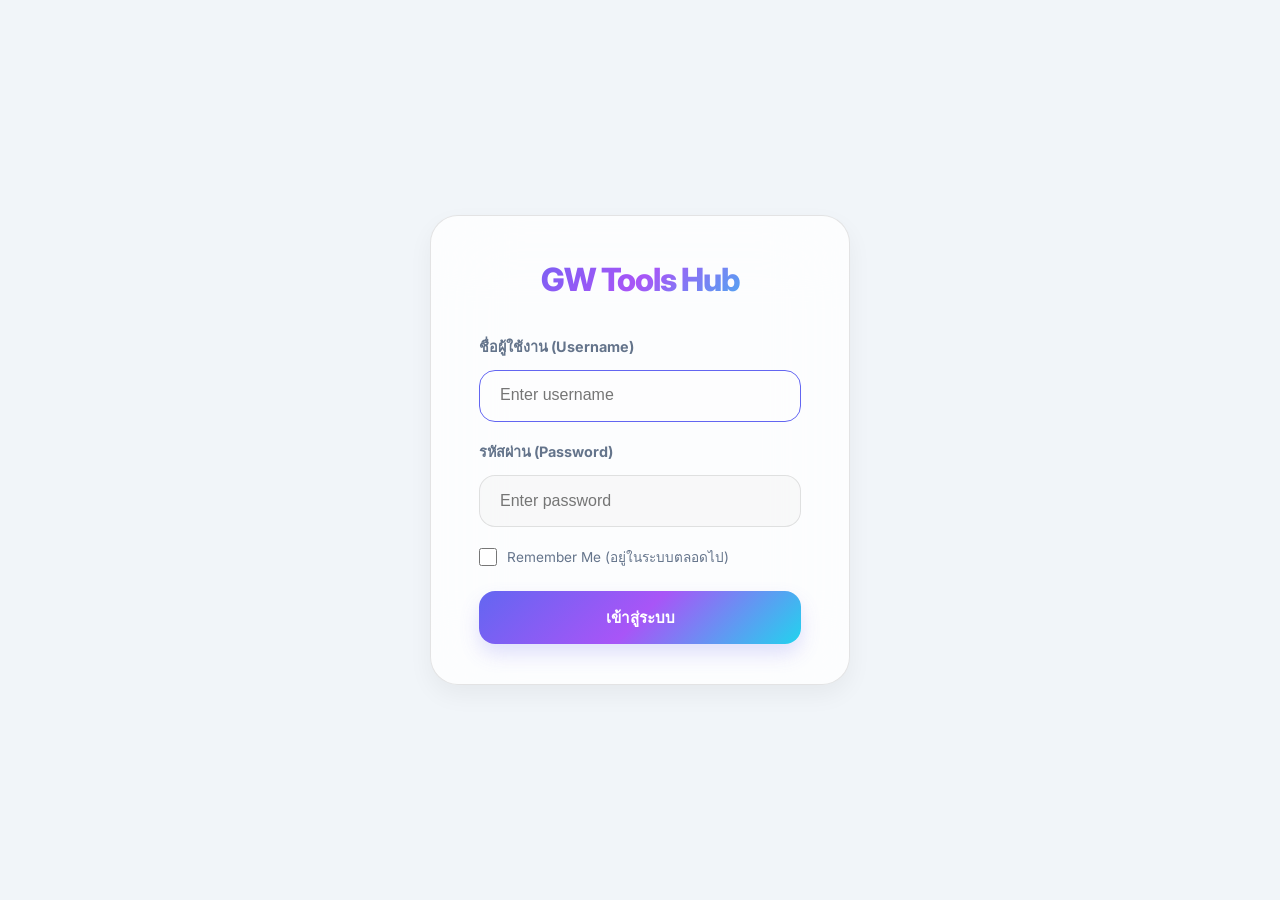
==== commit 62f1194f: "Update GW Tools Hub to v1.7.0: Security (SHA-256) and UI Overhaul (Premium Styles, Search, Clock)" ====
--- a/index.html
+++ b/index.html
@@ -24,12 +24,12 @@
             <input type="password" id="password-input" placeholder="Enter password">
         </div>
         
-        <div style="margin-bottom: 25px; text-align: left; display: flex; align-items: center; gap: 10px; cursor: pointer;">
+        <div class="remember-me-container">
             <input type="checkbox" id="remember-me" style="width: 18px; height: 18px; margin: 0; cursor: pointer; accent-color: var(--primary-color);">
-            <label for="remember-me" style="font-size: 0.9rem; color: var(--text-muted); cursor: pointer;">Remember Me (อยู่ในระบบตลอดไป)</label>
-        </div>
-
-        <button class="primary-btn" onclick="checkPassword()" style="font-size: 1.1rem; padding: 1.1rem;">เข้าสู่ระบบ</button>
+            <label for="remember-me">Remember Me (อยู่ในระบบตลอดไป)</label>
+        </div>
+
+        <button class="primary-btn" onclick="checkPassword()">เข้าสู่ระบบ</button>
     </div>
 </div>
 
@@ -39,7 +39,7 @@
         <div style="font-size: 3rem; margin-bottom: 10px;">❌</div>
         <h3 style="color: #ef4444;">ข้อมูลไม่ถูกต้อง!</h3>
         <p>กรุณาตรวจสอบชื่อผู้ใช้งานและรหัสผ่านอีกครั้ง</p>
-        <button class="primary-btn" onclick="closeAlert()" style="background: #ef4444; margin-top: 25px; border-radius: 12px; height: 50px;">เข้าใจแล้ว</button>
+        <button class="primary-btn" onclick="closeAlert()" style="background: #ef4444; margin-top: 20px;">เข้าใจแล้ว</button>
     </div>
 </div>
 
@@ -49,9 +49,9 @@
         <div style="font-size: 3rem; margin-bottom: 10px;">👋</div>
         <h3>ต้องการออกจากระบบ?</h3>
         <p>คุณแน่ใจหรือไม่ว่าต้องการออกจากระบบในตอนนี้?</p>
-        <div style="display: flex; gap: 12px; margin-top: 25px;">
-            <button class="secondary-btn" onclick="closeLogoutConfirm()" style="flex: 1;">ยกเลิก</button>
-            <button class="primary-btn" onclick="confirmLogout()" style="background: #ef4444; flex: 1;">ออกจากระบบ</button>
+        <div class="modal-btn-group">
+            <button class="secondary-btn" onclick="closeLogoutConfirm()">ยกเลิก</button>
+            <button class="primary-btn" onclick="confirmLogout()" style="background: #ef4444;">ออกจากระบบ</button>
         </div>
     </div>
 </div>
@@ -151,6 +151,11 @@
             <button class="nav-btn" id="btn-bd" onclick="filterTools('bd')">BD & SALES</button>
             <button class="nav-btn" id="btn-project" onclick="filterTools('project')">PROJECT</button>
             <button class="nav-btn" id="btn-marketing" onclick="filterTools('marketing')">MARKETING</button>
+        </div>
+
+        <div class="search-container">
+            <input type="text" id="tool-search" placeholder="ค้นหาเครื่องมือ..." onkeyup="handleSearch()">
+            <span class="search-icon">🔍</span>
         </div>
         
         <div class="nav-controls">
@@ -250,6 +255,14 @@
 </div>
 
 <div class="container">
+    <div id="greeting-wrapper" class="greeting-card">
+        <div class="greeting-content">
+            <h1 id="greeting-text">สวัสดีครับ!</h1>
+            <p id="greeting-subtext">กำลังเตรียมข้อมูลให้คุณอยู่...</p>
+        </div>
+        <div class="greeting-time" id="live-clock">00:00:00</div>
+    </div>
+
     <!-- Common Tools -->
     <div class="category-section" id="section-common">
         <div class="section-title">Common Tools</div>
--- a/style.css
+++ b/style.css
@@ -1,29 +1,42 @@
+/* GW Tools Hub - Premium Styles v1.8.1 */
 :root {
+    /* Default Dark Theme Variables */
     --primary-color: #6366f1;
     --secondary-color: #a855f7;
     --accent-color: #22d3ee;
-    --bg-dark: #0f172a;
+    --bg-dark: #070b14;
     --glass-bg: rgba(255, 255, 255, 0.03);
-    --glass-border: rgba(255, 255, 255, 0.1);
+    --glass-border: rgba(255, 255, 255, 0.08);
     --text-main: #f8fafc;
     --text-muted: #94a3b8;
-    --card-shadow: 0 20px 40px rgba(0, 0, 0, 0.4);
+    --card-shadow: 0 25px 50px -12px rgba(0, 0, 0, 0.5);
+    --premium-gradient: linear-gradient(135deg, #6366f1 0%, #a855f7 50%, #22d3ee 100%);
+    --nav-bg: rgba(7, 11, 20, 0.85);
 }
 
 [data-theme="light"] {
-    --bg-dark: #f8fafc;
-    --glass-bg: rgba(255, 255, 255, 0.7);
-    --glass-border: rgba(0, 0, 0, 0.08);
+    --bg-dark: #f1f5f9;
+    --glass-bg: rgba(255, 255, 255, 0.8);
+    --glass-border: rgba(0, 0, 0, 0.1);
     --text-main: #0f172a;
-    --text-muted: #475569;
+    --text-muted: #64748b;
     --card-shadow: 0 10px 25px rgba(0, 0, 0, 0.05);
+    --nav-bg: rgba(241, 245, 249, 0.85);
+}
+
+[data-theme="dark"] {
+    --bg-dark: #070b14;
+    --glass-bg: rgba(255, 255, 255, 0.03);
+    --glass-border: rgba(255, 255, 255, 0.08);
+    --text-main: #f8fafc;
+    --text-muted: #94a3b8;
+    --nav-bg: rgba(7, 11, 20, 0.85);
 }
 
 * {
     margin: 0;
     padding: 0;
     box-sizing: border-box;
-    transition: background-color 0.3s ease, border-color 0.3s ease, color 0.3s ease;
 }
 
 body {
@@ -32,6 +45,8 @@
     color: var(--text-main);
     min-height: 100vh;
     overflow-x: hidden;
+    line-height: 1.5;
+    transition: background-color 0.4s ease, color 0.4s ease;
 }
 
 /* Animated Background Mesh */
@@ -43,19 +58,20 @@
     width: 100%;
     height: 100%;
     background: 
-        radial-gradient(circle at 0% 0%, rgba(99, 102, 241, 0.12) 0%, transparent 50%),
-        radial-gradient(circle at 100% 100%, rgba(168, 85, 247, 0.12) 0%, transparent 50%),
-        radial-gradient(circle at 50% 50%, rgba(34, 211, 238, 0.05) 0%, transparent 50%);
+        radial-gradient(circle at 10% 20%, rgba(99, 102, 241, 0.15) 0%, transparent 40%),
+        radial-gradient(circle at 90% 80%, rgba(168, 85, 247, 0.15) 0%, transparent 40%),
+        radial-gradient(circle at 50% 50%, rgba(34, 211, 238, 0.08) 0%, transparent 60%);
     z-index: -1;
-    animation: pulse 15s infinite alternate;
-}
-
-@keyframes pulse {
-    0% { transform: scale(1); opacity: 0.8; }
-    100% { transform: scale(1.2); opacity: 1; }
-}
-
-/* Login Overlay - GUARANTEED CENTERING */
+    animation: backgroundPulse 20s infinite alternate linear;
+}
+
+@keyframes backgroundPulse {
+    0% { transform: scale(1) rotate(0deg); opacity: 0.7; }
+    50% { transform: scale(1.1) rotate(2deg); opacity: 1; }
+    100% { transform: scale(1) rotate(0deg); opacity: 0.7; }
+}
+
+/* Login Overlay */
 #login-overlay {
     position: fixed;
     top: 0;
@@ -64,84 +80,73 @@
     height: 100vh;
     background-color: var(--bg-dark);
     display: flex;
-    justify-content: center !important;
-    align-items: center !important;
+    justify-content: center;
+    align-items: center;
     z-index: 10000;
 }
 
 .login-box {
     background: var(--glass-bg);
-    backdrop-filter: blur(30px);
-    border: 1px solid var(--glass-border);
-    padding: 3.5rem;
-    border-radius: 32px;
+    backdrop-filter: blur(40px);
+    -webkit-backdrop-filter: blur(40px);
+    border: 1px solid var(--glass-border);
+    padding: 2.5rem 3rem;
+    border-radius: 28px;
     width: 90%;
-    max-width: 440px;
-    box-shadow: var(--card-shadow);
-    animation: fadeIn 0.8s ease-out;
+    max-width: 420px;
+    box-shadow: var(--card-shadow), inset 0 0 20px rgba(255,255,255,0.02);
     text-align: center;
-    margin: 0;
-}
-
-@keyframes fadeIn {
-    from { opacity: 0; transform: translateY(20px); }
-    to { opacity: 1; transform: translateY(0); }
+    animation: modalShow 0.6s cubic-bezier(0.34, 1.56, 0.64, 1);
+}
+
+@keyframes modalShow {
+    from { opacity: 0; transform: scale(0.95) translateY(20px); }
+    to { opacity: 1; transform: scale(1) translateY(0); }
 }
 
 .login-box h2 {
-    font-size: 2.2rem;
+    font-size: 2rem;
     font-weight: 800;
     margin-bottom: 2rem;
-    background: linear-gradient(135deg, #fff, var(--primary-color));
+    background: var(--premium-gradient);
     -webkit-background-clip: text;
     -webkit-text-fill-color: transparent;
+    letter-spacing: -1px;
+}
+
+.login-box .form-group {
+    margin-bottom: 1.25rem;
 }
 
 .login-box input {
-    background: rgba(255, 255, 255, 0.05);
-    border: 1px solid var(--glass-border);
-    color: var(--text-main);
-    padding: 1rem 1.5rem;
-    border-radius: 16px;
-    margin-bottom: 1.5rem;
-    font-size: 1rem;
-    width: 100%;
-    outline: none;
-    transition: all 0.3s ease;
-}
-
-.login-box input:focus {
-    border-color: var(--primary-color);
-    background: rgba(255, 255, 255, 0.08);
-    box-shadow: 0 0 0 4px rgba(99, 102, 241, 0.1);
-}
-
-.login-box button {
-    background: linear-gradient(135deg, var(--primary-color), var(--secondary-color));
-    color: white;
-    padding: 1rem;
-    border: none;
-    border-radius: 16px;
-    font-weight: 700;
-    font-size: 1.1rem;
-    width: 100%;
+    margin-bottom: 0; /* Let form-group handle it */
+    padding: 0.9rem 1.25rem;
+    font-size: 0.95rem;
+}
+
+.remember-me-container {
+    margin: 0.5rem 0 1.5rem;
+    text-align: left;
+    display: flex;
+    align-items: center;
+    gap: 10px;
+}
+
+.remember-me-container label {
+    font-size: 0.85rem;
+    color: var(--text-muted);
     cursor: pointer;
-    transition: all 0.3s ease;
-}
-
-.login-box button:hover {
-    transform: translateY(-2px);
-    box-shadow: 0 10px 25px rgba(99, 102, 241, 0.4);
-}
-
-/* Navigation Bar Upgrade */
+}
+
+/* Navigation Bar */
 .nav-bar {
     position: sticky;
     top: 0;
-    background: var(--bg-dark);
+    background: var(--nav-bg);
     backdrop-filter: blur(25px);
+    -webkit-backdrop-filter: blur(25px);
     border-bottom: 1px solid var(--glass-border);
-    padding: 0.75rem 2rem;
+    padding: 1rem 2.5rem;
     display: flex;
     align-items: center;
     z-index: 1000;
@@ -149,24 +154,25 @@
 
 .nav-links {
     display: flex;
-    gap: 0.75rem;
-    flex-grow: 1;
+    gap: 1rem;
+    flex-grow: 0;
 }
 
 .nav-controls {
     display: flex;
     align-items: center;
-    gap: 1rem;
+    gap: 1.25rem;
+    margin-left: auto;
 }
 
 .nav-btn {
     background: transparent;
     border: 1px solid var(--glass-border);
     color: var(--text-muted);
-    padding: 0.6rem 1.2rem;
-    border-radius: 12px;
+    padding: 0.75rem 1.5rem;
+    border-radius: 14px;
     font-weight: 600;
-    font-size: 0.8rem;
+    font-size: 0.85rem;
     cursor: pointer;
     transition: all 0.3s cubic-bezier(0.4, 0, 0.2, 1);
     text-transform: uppercase;
@@ -174,17 +180,16 @@
 }
 
 .nav-btn:hover {
-    background: var(--glass-bg);
+    background: rgba(255, 255, 255, 0.1);
     color: var(--text-main);
     border-color: var(--primary-color);
-    box-shadow: 0 0 15px rgba(99, 102, 241, 0.2);
 }
 
 .nav-btn.active {
-    background: linear-gradient(135deg, var(--primary-color), var(--secondary-color));
+    background: var(--premium-gradient);
     color: white !important;
     border: none;
-    box-shadow: 0 4px 15px rgba(99, 102, 241, 0.4);
+    box-shadow: 0 10px 20px rgba(99, 102, 241, 0.3);
 }
 
 .nav-btn.logout {
@@ -195,104 +200,131 @@
 .nav-btn.logout:hover {
     background: rgba(239, 68, 68, 0.1);
     border-color: #ef4444;
-    box-shadow: 0 0 15px rgba(239, 68, 68, 0.2);
-}
-
-/* Theme Dropdown Upgrade */
-.theme-dropdown {
+}
+
+/* Search Bar */
+.search-container {
     position: relative;
-    display: inline-block;
-}
-
-.theme-dropbtn {
-    background: var(--glass-bg);
-    border: 1px solid var(--glass-border);
-    color: var(--text-main);
-    padding: 0.6rem 1rem;
-    border-radius: 12px;
-    font-size: 0.85rem;
-    font-weight: 600;
-    cursor: pointer;
-    display: flex;
-    align-items: center;
-    gap: 8px;
+    margin: 0 2rem;
+    flex-grow: 1;
+    max-width: 500px;
+}
+
+#tool-search {
+    width: 100%;
+    background: rgba(255, 255, 255, 0.05);
+    border: 1px solid var(--glass-border);
+    color: var(--text-main);
+    padding: 0.8rem 1.2rem 0.8rem 3rem;
+    border-radius: 16px;
+    font-size: 1rem;
+    outline: none;
     transition: all 0.3s ease;
 }
 
-.theme-dropbtn:hover {
-    background: rgba(255, 255, 255, 0.08);
+#tool-search:focus {
+    background: rgba(255, 255, 255, 0.1);
     border-color: var(--primary-color);
-}
-
-.theme-dropdown-content {
-    display: none;
+    box-shadow: 0 0 20px rgba(99, 102, 241, 0.15);
+}
+
+.search-icon {
     position: absolute;
-    right: 0;
-    top: calc(100% + 10px);
-    background: var(--bg-dark);
+    left: 15px;
+    top: 50%;
+    transform: translateY(-50%);
+    font-size: 1rem;
+    opacity: 0.5;
+    color: var(--text-main);
+}
+
+/* Container */
+.container {
+    max-width: 1500px;
+    margin: 0 auto;
+    padding: 4rem 3rem;
+}
+
+/* Greeting Card */
+.greeting-card {
+    background: linear-gradient(135deg, rgba(99, 102, 241, 0.08), rgba(168, 85, 247, 0.08));
     backdrop-filter: blur(30px);
-    min-width: 160px;
-    border: 1px solid var(--glass-border);
-    border-radius: 16px;
-    box-shadow: 0 15px 30px rgba(0,0,0,0.3);
-    z-index: 1001;
-    padding: 8px;
-    animation: slideUp 0.3s ease;
-}
-
-.theme-dropdown-content button {
-    width: 100%;
-    text-align: left;
-    padding: 10px 15px;
-    background: transparent;
-    border: none;
-    color: var(--text-muted);
-    border-radius: 10px;
-    cursor: pointer;
-    font-size: 0.9rem;
-    font-weight: 500;
-    display: flex;
-    align-items: center;
-    gap: 10px;
-    transition: all 0.2s;
-}
-
-.theme-dropdown-content button:hover {
-    background: var(--glass-bg);
-    color: var(--text-main);
-}
-
-.theme-dropdown-content button.active {
-    color: var(--primary-color);
-    background: rgba(99, 102, 241, 0.1);
-}
-
-.theme-dropdown.show .theme-dropdown-content {
-    display: block;
-}
-
-@keyframes slideUp {
-    from { opacity: 0; transform: translateY(10px); }
+    -webkit-backdrop-filter: blur(30px);
+    border: 1px solid var(--glass-border);
+    border-radius: 40px;
+    padding: 3.5rem;
+    margin-bottom: 5rem;
+    display: flex;
+    justify-content: space-between;
+    align-items: center;
+    position: relative;
+    overflow: hidden;
+    animation: slideDown 0.8s cubic-bezier(0.16, 1, 0.3, 1);
+}
+
+@keyframes slideDown {
+    from { opacity: 0; transform: translateY(-30px); }
     to { opacity: 1; transform: translateY(0); }
 }
 
-/* Container & Sections */
-.container {
-    max-width: 1400px;
-    margin: 0 auto;
-    padding: 3rem 2rem;
-}
-
-.section-title {
-    font-size: 2rem;
-    font-weight: 800;
-    background: linear-gradient(to right, #fff, var(--text-muted));
+.greeting-card::after {
+    content: "";
+    position: absolute;
+    top: -50%;
+    left: -50%;
+    width: 200%;
+    height: 200%;
+    background: radial-gradient(circle, rgba(255,255,255,0.03) 0%, transparent 70%);
+    pointer-events: none;
+}
+
+#greeting-text {
+    font-size: 3.5rem;
+    font-weight: 900;
+    margin-bottom: 0.75rem;
+    background: linear-gradient(to right, var(--text-main), var(--primary-color));
     -webkit-background-clip: text;
     -webkit-text-fill-color: transparent;
-    margin-bottom: 2.5rem;
-    display: flex;
-    align-items: center;
-    gap: 1rem;
+    letter-spacing: -1.5px;
+}
+
+#greeting-subtext {
+    font-size: 1.25rem;
+    color: var(--text-muted);
+    font-weight: 500;
+}
+
+.greeting-time {
+    font-family: 'Inter', monospace;
+    font-size: 2.5rem;
+    font-weight: 800;
+    color: var(--accent-color);
+    background: rgba(0, 0, 0, 0.3);
+    padding: 1.25rem 2rem;
+    border-radius: 24px;
+    border: 1px solid var(--glass-border);
+    box-shadow: inset 0 2px 20px rgba(0,0,0,0.3);
+    letter-spacing: 2px;
+}
+
+[data-theme="light"] .greeting-time {
+    background: rgba(255, 255, 255, 0.5);
+    box-shadow: inset 0 2px 10px rgba(0,0,0,0.05);
+    color: var(--primary-color);
+}
+
+/* Tool Grid & Cards */
+.category-section { margin-bottom: 6rem; }
+
+.section-title {
+    font-size: 2.25rem;
+    font-weight: 900;
+    margin-bottom: 3.5rem;
+    display: flex;
+    align-items: center;
+    gap: 1.5rem;
+    letter-spacing: -0.5px;
+    color: var(--text-main);
 }
 
 .section-title::after {
@@ -302,90 +334,81 @@
     background: linear-gradient(to right, var(--glass-border), transparent);
 }
 
-/* Tool Grid & Cards */
 .tool-grid {
     display: grid;
-    grid-template-columns: repeat(auto-fill, minmax(340px, 1fr));
-    gap: 2rem;
+    grid-template-columns: repeat(auto-fill, minmax(380px, 1fr));
+    gap: 3rem;
 }
 
 .tool-card {
     background: var(--glass-bg);
-    backdrop-filter: blur(10px);
-    border: 1px solid var(--glass-border);
-    border-radius: 24px;
-    padding: 1.5rem;
+    backdrop-filter: blur(15px);
+    -webkit-backdrop-filter: blur(15px);
+    border: 1px solid var(--glass-border);
+    border-radius: 35px;
+    padding: 2.5rem;
     text-decoration: none;
     color: inherit;
-    transition: all 0.4s cubic-bezier(0.175, 0.885, 0.32, 1.275);
     display: flex;
     flex-direction: column;
+    transition: all 0.5s cubic-bezier(0.175, 0.885, 0.32, 1.275);
     position: relative;
     overflow: hidden;
-}
-
-.tool-card::before {
-    content: "";
-    position: absolute;
-    top: 0;
-    left: 0;
-    width: 100%;
     height: 100%;
-    background: linear-gradient(135deg, transparent, rgba(255, 255, 255, 0.05));
-    pointer-events: none;
 }
 
 .tool-card:hover {
-    transform: translateY(-10px) scale(1.02);
+    transform: translateY(-15px) scale(1.02);
     border-color: var(--primary-color);
     background: rgba(255, 255, 255, 0.05);
-    box-shadow: 0 20px 40px rgba(0, 0, 0, 0.4), 0 0 20px rgba(99, 102, 241, 0.1);
+    box-shadow: 0 40px 80px rgba(0, 0, 0, 0.5), 0 0 40px rgba(99, 102, 241, 0.15);
 }
 
 .tool-image {
     width: 100%;
-    height: 160px;
-    background: rgba(255, 255, 255, 0.02);
-    border-radius: 16px;
+    height: 180px;
+    background: rgba(0, 0, 0, 0.05);
+    border-radius: 24px;
     display: flex;
     justify-content: center;
     align-items: center;
-    margin-bottom: 1.5rem;
-    transition: transform 0.5s ease;
-}
-
-.tool-card:hover .tool-image {
-    transform: scale(1.05);
+    margin-bottom: 2rem;
+    border: 1px solid var(--glass-border);
 }
 
 .tool-image img {
-    max-width: 60%;
-    max-height: 60%;
+    max-width: 55%;
+    max-height: 55%;
     object-fit: contain;
-    filter: drop-shadow(0 0 10px rgba(255,255,255,0.2));
+    filter: drop-shadow(0 0 15px rgba(255,255,255,0.2));
+}
+
+[data-theme="light"] .tool-image img {
+    filter: drop-shadow(0 0 5px rgba(0,0,0,0.1));
 }
 
 .tool-dept {
-    font-size: 0.7rem;
-    font-weight: 700;
+    font-size: 0.75rem;
+    font-weight: 800;
     color: var(--accent-color);
     text-transform: uppercase;
-    letter-spacing: 2px;
-    margin-bottom: 0.5rem;
+    letter-spacing: 3px;
+    margin-bottom: 0.75rem;
 }
 
 .tool-title {
-    font-size: 1.5rem;
-    font-weight: 700;
-    margin-bottom: 0.75rem;
-    color: var(--text-main);
+    font-size: 1.85rem;
+    font-weight: 800;
+    margin-bottom: 1rem;
+    color: var(--text-main);
+    letter-spacing: -0.5px;
 }
 
 .tool-description {
-    font-size: 0.95rem;
-    color: var(--text-muted);
-    line-height: 1.6;
-    margin-bottom: 1.5rem;
+    font-size: 1rem;
+    color: var(--text-muted);
+    line-height: 1.7;
+    margin-bottom: 2rem;
 }
 
 .btn-access {
@@ -393,232 +416,183 @@
     background: rgba(255, 255, 255, 0.05);
     border: 1px solid var(--glass-border);
     color: var(--text-main);
-    padding: 0.8rem;
-    border-radius: 12px;
+    padding: 1.1rem;
+    border-radius: 20px;
     text-align: center;
-    font-weight: 600;
+    font-weight: 700;
     transition: all 0.3s ease;
 }
 
+[data-theme="light"] .btn-access {
+    background: rgba(0, 0, 0, 0.03);
+}
+
 .tool-card:hover .btn-access {
-    background: var(--primary-color);
-    border-color: var(--primary-color);
+    background: var(--premium-gradient);
+    border: none;
     color: white;
-    box-shadow: 0 4px 15px rgba(99, 102, 241, 0.4);
-}
-
+    box-shadow: 0 8px 25px rgba(99, 102, 241, 0.4);
+}
+
+/* Alert & Confirmation Modals Styling */
+#custom-alert > div, #logout-confirm > div, #password-modal > div, #user-mgmt-modal > div, #tool-mgmt-modal > div {
+    background: var(--bg-dark) !important;
+    backdrop-filter: blur(30px) !important;
+    border: 1px solid var(--glass-border) !important;
+    max-width: 400px !important;
+    padding: 2.5rem !important;
+    border-radius: 32px !important;
+    color: var(--text-main) !important;
+}
+
+#custom-alert h3 {
+    margin-bottom: 1rem;
+    font-size: 1.5rem;
+    font-weight: 800;
+}
+
+#custom-alert p {
+    color: var(--text-muted);
+    font-size: 0.95rem;
+    line-height: 1.6;
+    margin-bottom: 1.5rem;
+}
+
+/* Modals & Forms */
 .hidden { display: none !important; }
 
-/* Custom Modal Styles (Glass) */
-#custom-alert > div, #logout-confirm > div {
-    background: var(--bg-dark) !important;
-    backdrop-filter: blur(20px) !important;
-    border: 1px solid var(--glass-border) !important;
-    color: var(--text-main) !important;
-    border-radius: 24px !important;
-}
-
-#custom-alert h3, #logout-confirm h3 { color: var(--text-main) !important; }
-#custom-alert p, #logout-confirm p { color: var(--text-muted) !important; }
-
-/* Category Access Grid Styling */
-.cat-access-grid {
-    display: grid;
-    grid-template-columns: repeat(2, 1fr);
-    gap: 12px;
-    margin-top: 10px;
-}
-
-.cat-label {
-    background: rgba(255, 255, 255, 0.03);
-    border: 1px solid var(--glass-border);
-    padding: 12px 15px;
-    border-radius: 12px;
-    display: flex;
-    align-items: center;
-    gap: 12px;
-    cursor: pointer;
-    transition: all 0.2s ease;
-    font-size: 0.85rem;
-    color: var(--text-muted);
-}
-
-.cat-label:hover {
-    background: rgba(255, 255, 255, 0.08);
-    border-color: var(--primary-color);
-    color: var(--text-main);
-}
-
-.cat-label input[type="checkbox"] {
-    width: 18px;
-    height: 18px;
-    margin: 0;
-    cursor: pointer;
-    accent-color: var(--primary-color);
-}
-
-.cat-label:has(input:checked) {
-    background: rgba(99, 102, 241, 0.1);
-    border-color: var(--primary-color);
-    color: var(--text-main);
-}
-
-.cat-label:has(input:disabled) {
-    opacity: 0.6;
-    cursor: not-allowed;
-}
-
-/* Form Styling Refinement */
-.form-group {
-    margin-bottom: 1.25rem;
-    text-align: left;
-}
-
+.form-group { margin-bottom: 1.5rem; text-align: left; }
 .form-group label {
     display: block;
-    font-size: 0.85rem;
-    font-weight: 600;
-    color: var(--text-muted);
-    margin-bottom: 0.5rem;
+    font-size: 0.9rem;
+    font-weight: 700;
+    color: var(--text-muted);
+    margin-bottom: 0.75rem;
 }
 
 .form-group input, .custom-select {
     width: 100%;
-    background: rgba(255, 255, 255, 0.05) !important;
-    border: 1px solid var(--glass-border) !important;
-    color: var(--text-main) !important;
-    padding: 0.8rem 1rem !important;
-    border-radius: 12px !important;
-    font-size: 0.95rem !important;
-    outline: none !important;
-    transition: all 0.2s ease !important;
-}
-
-/* Fix for dark mode dropdown options visibility */
-.custom-select option {
-    background-color: #1e293b; /* Solid dark color for options */
-    color: #f8fafc;
-    padding: 10px;
-}
-
-.form-group input:focus, .custom-select:focus {
-    border-color: var(--primary-color) !important;
-    background: rgba(255, 255, 255, 0.08) !important;
-    box-shadow: 0 0 0 4px rgba(99, 102, 241, 0.1) !important;
-}
-
-.form-row {
-    display: grid;
-    grid-template-columns: 1fr 1fr;
-    gap: 15px;
-}
-
-/* Custom Upload UI */
-.upload-wrapper {
-    display: flex;
-    gap: 15px;
-    align-items: center;
-    background: rgba(255, 255, 255, 0.03);
-    padding: 12px;
+    background: rgba(255, 255, 255, 0.05);
+    border: 1px solid var(--glass-border);
+    color: var(--text-main);
+    padding: 1rem 1.25rem;
     border-radius: 16px;
-    border: 1px dashed var(--glass-border);
-}
-
-.preview-box {
-    width: 64px;
-    height: 64px;
-    background: rgba(0, 0, 0, 0.2);
-    border-radius: 12px;
-    display: flex;
-    justify-content: center;
-    align-items: center;
-    overflow: hidden;
-    flex-shrink: 0;
-    border: 1px solid var(--glass-border);
-}
-
-.preview-box img {
-    max-width: 90%;
-    max-height: 90%;
-    object-fit: contain;
-}
-
-#preview-placeholder {
-    font-size: 1.5rem;
-    opacity: 0.5;
-}
-
-.upload-controls {
-    flex-grow: 1;
-}
-
-.custom-file-upload {
-    display: inline-block;
-    padding: 8px 16px;
+    font-size: 1rem;
+    outline: none;
+}
+
+[data-theme="light"] .form-group input, [data-theme="light"] .custom-select {
+    background: rgba(0, 0, 0, 0.02);
+}
+
+.form-group input:focus {
+    border-color: var(--primary-color);
+    background: rgba(255, 255, 255, 0.1);
+}
+
+.primary-btn, .secondary-btn {
+    padding: 0.9rem 1.5rem;
+    border-radius: 16px;
+    font-weight: 700;
+    font-size: 0.95rem;
+    cursor: pointer;
+    transition: all 0.3s ease;
+    border: none;
+    text-align: center;
+}
+
+.primary-btn {
+    width: 100%;
+    background: var(--premium-gradient);
+    color: white;
+    box-shadow: 0 10px 20px rgba(99, 102, 241, 0.2);
+}
+
+.secondary-btn {
+    background: rgba(255, 255, 255, 0.05);
+    color: var(--text-main);
+    border: 1px solid var(--glass-border);
+}
+
+[data-theme="light"] .secondary-btn {
+    background: rgba(0, 0, 0, 0.05);
+}
+
+.primary-btn:hover {
+    transform: translateY(-2px);
+    box-shadow: 0 12px 25px rgba(99, 102, 241, 0.3);
+}
+
+.secondary-btn:hover {
+    background: rgba(255, 255, 255, 0.1);
+}
+
+/* Modal Button Group */
+.modal-btn-group {
+    display: flex;
+    gap: 12px;
+    margin-top: 2rem;
+}
+
+.modal-btn-group button {
+    flex: 1;
+    width: auto; /* Override 100% for grouped buttons */
+}
+
+/* Theme Dropdown */
+.theme-dropdown { position: relative; }
+.theme-dropbtn {
     background: var(--glass-bg);
     border: 1px solid var(--glass-border);
-    border-radius: 10px;
-    cursor: pointer;
-    font-size: 0.85rem;
-    font-weight: 600;
-    color: var(--text-main);
-    transition: all 0.2s;
-}
-
-.custom-file-upload:hover {
-    background: rgba(255, 255, 255, 0.08);
-    border-color: var(--primary-color);
-}
-
-.custom-file-upload input[type="file"] {
-    display: none;
-}
-
-.file-hint {
-    font-size: 0.7rem;
-    color: var(--text-muted);
-    margin-top: 5px;
-}
-
-/* Buttons in Modals */
-.primary-btn {
-    flex: 1;
-    background: linear-gradient(135deg, var(--primary-color), var(--secondary-color));
-    color: white;
-    border: none;
-    padding: 1rem;
+    color: var(--text-main);
+    padding: 0.75rem 1.25rem;
     border-radius: 14px;
+    font-size: 0.9rem;
     font-weight: 700;
     cursor: pointer;
-    transition: all 0.3s;
-}
-
-.primary-btn:hover {
-    transform: translateY(-2px);
-    box-shadow: 0 8px 20px rgba(99, 102, 241, 0.4);
-}
-
-.secondary-btn {
-    background: rgba(255, 255, 255, 0.05);
-    color: var(--text-main);
-    border: 1px solid var(--glass-border);
-    padding: 1rem 1.5rem;
-    border-radius: 14px;
+    display: flex;
+    align-items: center;
+    gap: 10px;
+}
+
+.theme-dropdown-content {
+    display: none;
+    position: absolute;
+    right: 0;
+    top: calc(100% + 12px);
+    background: var(--bg-dark);
+    backdrop-filter: blur(30px);
+    min-width: 180px;
+    border: 1px solid var(--glass-border);
+    border-radius: 20px;
+    padding: 10px;
+    z-index: 1001;
+}
+
+.theme-dropdown.show .theme-dropdown-content { display: block; }
+
+.theme-dropdown-content button {
+    width: 100%;
+    text-align: left;
+    padding: 12px 16px;
+    background: transparent;
+    border: none;
+    color: var(--text-muted);
+    border-radius: 12px;
+    cursor: pointer;
     font-weight: 600;
-    cursor: pointer;
-}
-
-.secondary-btn:hover {
-    background: rgba(255, 255, 255, 0.1);
-}
-
-/* Tool List in Modal */
-#tool-list-mgmt > div {
-    transition: all 0.2s;
-    border-radius: 10px;
-    margin-bottom: 5px;
-}
-
-#tool-list-mgmt > div:hover {
-    background: rgba(255, 255, 255, 0.05);
-}
+}
+
+.theme-dropdown-content button:hover {
+    background: rgba(255,255,255,0.05);
+    color: var(--text-main);
+}
+
+/* Responsive */
+@media (max-width: 1024px) {
+    .nav-bar { padding: 1rem; }
+    .search-container { margin: 0 1rem; }
+    #greeting-text { font-size: 2.5rem; }
+    .greeting-card { padding: 2rem; flex-direction: column; text-align: center; gap: 2rem; }
+    .tool-grid { grid-template-columns: 1fr; }
+}
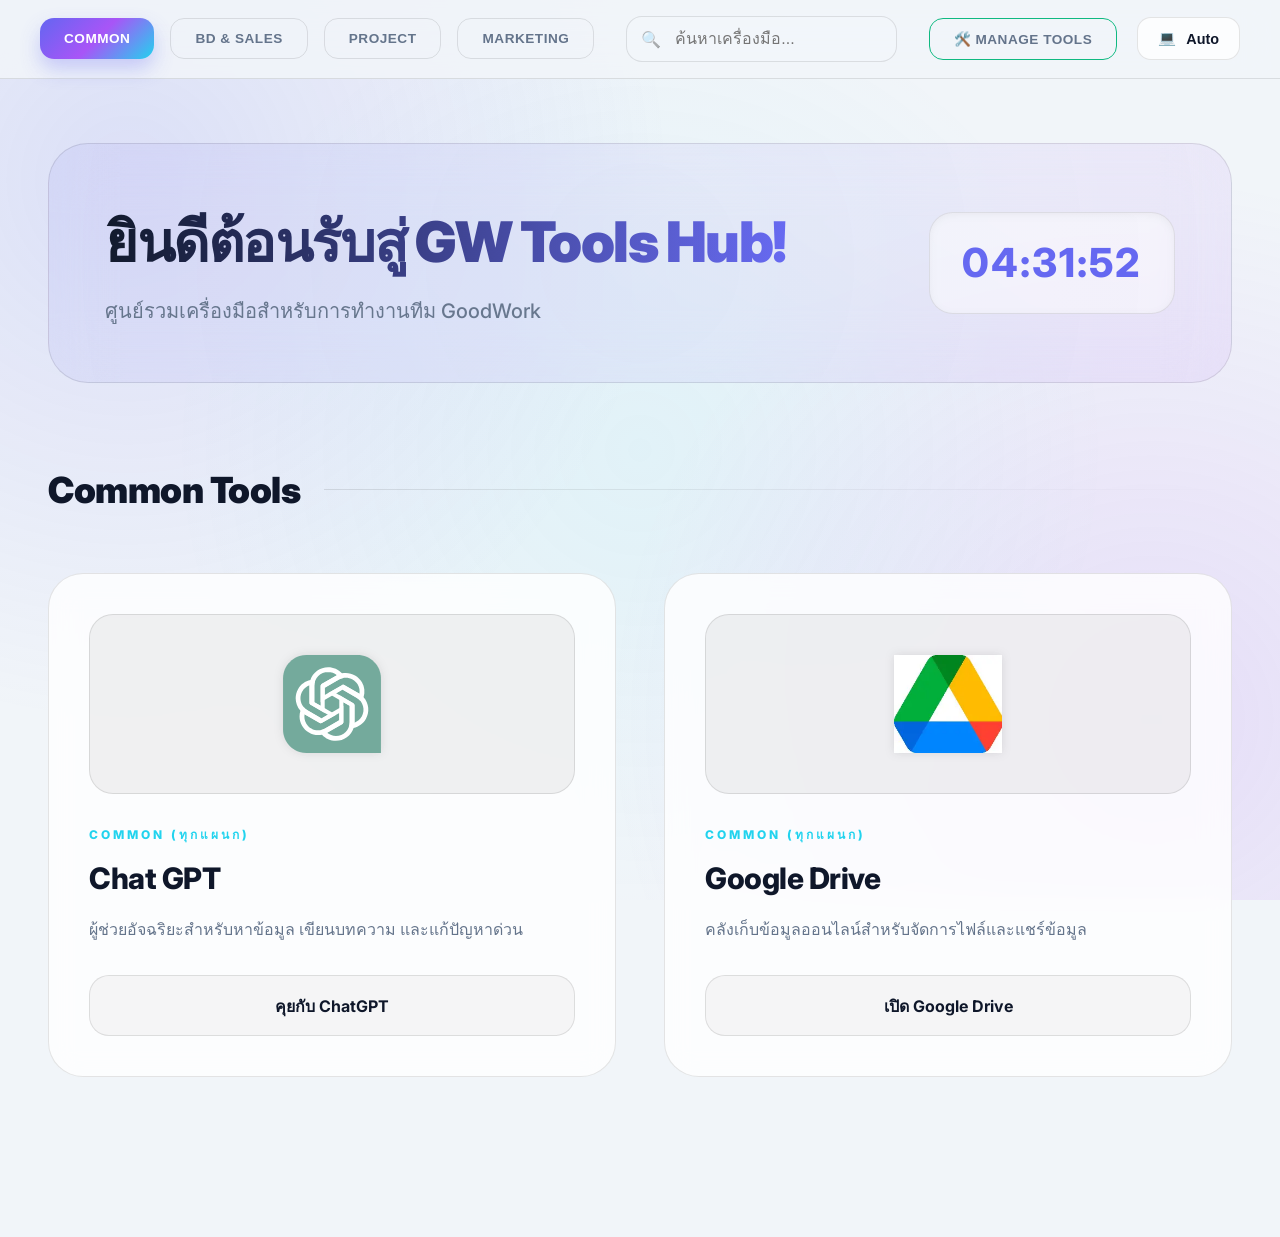
==== commit 11d31001: "Refactor to v2.0.0: Open Access mode (removed authentication and user management)" ====
--- a/index.html
+++ b/index.html
@@ -9,142 +9,7 @@
 </head>
 <body>
 
-<!-- Login Overlay -->
-<div id="login-overlay">
-    <div class="login-box">
-        <h2>GW Tools Hub</h2>
-        
-        <div class="form-group">
-            <label>ชื่อผู้ใช้งาน (Username)</label>
-            <input type="text" id="username-input" placeholder="Enter username" autofocus>
-        </div>
-
-        <div class="form-group">
-            <label>รหัสผ่าน (Password)</label>
-            <input type="password" id="password-input" placeholder="Enter password">
-        </div>
-        
-        <div class="remember-me-container">
-            <input type="checkbox" id="remember-me" style="width: 18px; height: 18px; margin: 0; cursor: pointer; accent-color: var(--primary-color);">
-            <label for="remember-me">Remember Me (อยู่ในระบบตลอดไป)</label>
-        </div>
-
-        <button class="primary-btn" onclick="checkPassword()">เข้าสู่ระบบ</button>
-    </div>
-</div>
-
-<!-- Custom Alert Modal (Error) -->
-<div id="custom-alert" class="hidden" style="position: fixed; top: 0; left: 0; width: 100%; height: 100%; background: rgba(0,0,0,0.5); display: flex; justify-content: center; align-items: center; z-index: 10000;">
-    <div class="login-box">
-        <div style="font-size: 3rem; margin-bottom: 10px;">❌</div>
-        <h3 style="color: #ef4444;">ข้อมูลไม่ถูกต้อง!</h3>
-        <p>กรุณาตรวจสอบชื่อผู้ใช้งานและรหัสผ่านอีกครั้ง</p>
-        <button class="primary-btn" onclick="closeAlert()" style="background: #ef4444; margin-top: 20px;">เข้าใจแล้ว</button>
-    </div>
-</div>
-
-<!-- Logout Confirmation Modal -->
-<div id="logout-confirm" class="hidden" style="position: fixed; top: 0; left: 0; width: 100%; height: 100%; background: rgba(0,0,0,0.5); display: flex; justify-content: center; align-items: center; z-index: 10000;">
-    <div class="login-box">
-        <div style="font-size: 3rem; margin-bottom: 10px;">👋</div>
-        <h3>ต้องการออกจากระบบ?</h3>
-        <p>คุณแน่ใจหรือไม่ว่าต้องการออกจากระบบในตอนนี้?</p>
-        <div class="modal-btn-group">
-            <button class="secondary-btn" onclick="closeLogoutConfirm()">ยกเลิก</button>
-            <button class="primary-btn" onclick="confirmLogout()" style="background: #ef4444;">ออกจากระบบ</button>
-        </div>
-    </div>
-</div>
-
-<!-- Change Password Modal -->
-<div id="password-modal" class="hidden" style="position: fixed; top: 0; left: 0; width: 100%; height: 100%; background: rgba(0,0,0,0.5); display: flex; justify-content: center; align-items: center; z-index: 10000;">
-    <div class="login-box">
-        <div style="font-size: 2.5rem; margin-bottom: 10px;">🔑</div>
-        <h3>เปลี่ยนรหัสผ่าน</h3>
-        <p id="pw-user-display" style="margin-bottom: 20px; color: var(--primary-color); font-weight: bold; font-size: 0.9rem;"></p>
-        
-        <div class="form-group">
-            <label>รหัสผ่านปัจจุบัน</label>
-            <input type="password" id="current-pw" placeholder="••••••••">
-        </div>
-
-        <div class="form-group">
-            <label>รหัสผ่านใหม่</label>
-            <input type="password" id="new-pw" placeholder="••••••••">
-        </div>
-
-        <div class="form-group">
-            <label>ยืนยันรหัสผ่านใหม่</label>
-            <input type="password" id="confirm-pw" placeholder="••••••••">
-        </div>
-        
-        <div style="display: flex; gap: 12px; margin-top: 10px;">
-            <button class="primary-btn" onclick="submitChangePassword()">บันทึก</button>
-            <button class="secondary-btn" onclick="closeChangePasswordModal()">ยกเลิก</button>
-        </div>
-    </div>
-</div>
-
-<!-- User Management Modal -->
-<div id="user-mgmt-modal" class="hidden" style="position: fixed; top: 0; left: 0; width: 100%; height: 100%; background: rgba(0,0,0,0.5); display: flex; justify-content: center; align-items: center; z-index: 10000;">
-    <div class="login-box" style="max-width: 600px; width: 95%; max-height: 90vh; overflow-y: auto;">
-        <div style="font-size: 2.5rem; margin-bottom: 10px;">👥</div>
-        <h3>จัดการพนักงาน</h3>
-        
-        <div id="user-list" style="text-align: left; margin: 20px 0; max-height: 250px; overflow-y: auto; background: rgba(0,0,0,0.2); border-radius: 12px; padding: 10px;">
-            <!-- Users will be listed here -->
-        </div>
-
-        <div style="border-top: 1px solid var(--glass-border); padding-top: 25px; text-align: left;">
-            <h4 style="margin-bottom: 20px; font-size: 1.2rem; font-weight: 700;">เพิ่มพนักงานใหม่</h4>
-            
-            <div class="form-row">
-                <div class="form-group">
-                    <label>ชื่อพนักงาน (Username)</label>
-                    <input type="text" id="new-username" placeholder="ระบุ username...">
-                </div>
-                <div class="form-group">
-                    <label>ตำแหน่ง (Role)</label>
-                    <select id="new-role" class="custom-select">
-                        <option value="Manager">Manager</option>
-                        <option value="Head">Head</option>
-                        <option value="Lead">Lead</option>
-                        <option value="Senior">Senior</option>
-                        <option value="Junior">Junior</option>
-                    </select>
-                </div>
-            </div>
-
-            <div class="form-group">
-                <label>การเข้าถึงหมวดหมู่ (Access Control)</label>
-                <div class="cat-access-grid">
-                    <label class="cat-label">
-                        <input type="checkbox" class="cat-access" value="common" checked disabled>
-                        <span>Common</span>
-                    </label>
-                    <label class="cat-label">
-                        <input type="checkbox" class="cat-access" value="bd">
-                        <span>BD & Sales</span>
-                    </label>
-                    <label class="cat-label">
-                        <input type="checkbox" class="cat-access" value="project">
-                        <span>Project</span>
-                    </label>
-                    <label class="cat-label">
-                        <input type="checkbox" class="cat-access" value="marketing">
-                        <span>Marketing</span>
-                    </label>
-                </div>
-            </div>
-            
-            <button class="primary-btn" onclick="addNewUser()" style="width: 100%;">เพิ่มพนักงานเข้าสู่ระบบ</button>
-        </div>
-        
-        <button onclick="closeUserMgmtModal()" style="background: rgba(255,255,255,0.1); color: white; margin-top: 20px; width: 100%; border: none; padding: 12px; border-radius: 12px; cursor: pointer;">ปิด</button>
-    </div>
-</div>
-
-<div id="main-content" class="hidden">
+<div id="main-content">
     <nav class="nav-bar">
         <div class="nav-links">
             <button class="nav-btn active" id="btn-common" onclick="filterTools('common')">COMMON</button>
@@ -159,9 +24,7 @@
         </div>
         
         <div class="nav-controls">
-            <button class="nav-btn hidden" id="tool-mgmt-btn" onclick="openToolMgmtModal()" style="border-color: #10b981;">🛠️ MANAGE TOOLS</button>
-            <button class="nav-btn hidden" id="admin-mgmt-btn" onclick="openUserMgmtModal()" style="border-color: var(--accent-color);">👥 MANAGE USERS</button>
-            <button class="nav-btn" onclick="openChangePasswordModal()" style="border-color: rgba(99, 102, 241, 0.3);">🔑 PASSWORD</button>
+            <button class="nav-btn" id="tool-mgmt-btn" onclick="openToolMgmtModal()" style="border-color: #10b981;">🛠️ MANAGE TOOLS</button>
             <div class="theme-dropdown" id="theme-dropdown">
                 <button class="theme-dropbtn" onclick="toggleThemeDropdown()">
                     <span id="current-theme-icon">💻</span>
@@ -173,7 +36,6 @@
                     <button id="theme-auto" class="active" onclick="setTheme('auto')">💻 Auto</button>
                 </div>
             </div>
-            <button class="nav-btn logout" onclick="logout()">LOGOUT</button>
         </div>
     </nav>
 
@@ -257,8 +119,8 @@
 <div class="container">
     <div id="greeting-wrapper" class="greeting-card">
         <div class="greeting-content">
-            <h1 id="greeting-text">สวัสดีครับ!</h1>
-            <p id="greeting-subtext">กำลังเตรียมข้อมูลให้คุณอยู่...</p>
+            <h1 id="greeting-text">ยินดีต้อนรับสู่ GW Tools Hub!</h1>
+            <p id="greeting-subtext">ศูนย์รวมเครื่องมือสำหรับการทำงานทีม GoodWork</p>
         </div>
         <div class="greeting-time" id="live-clock">00:00:00</div>
     </div>
--- a/style.css
+++ b/style.css
@@ -71,73 +71,6 @@
     100% { transform: scale(1) rotate(0deg); opacity: 0.7; }
 }
 
-/* Login Overlay */
-#login-overlay {
-    position: fixed;
-    top: 0;
-    left: 0;
-    width: 100vw;
-    height: 100vh;
-    background-color: var(--bg-dark);
-    display: flex;
-    justify-content: center;
-    align-items: center;
-    z-index: 10000;
-}
-
-.login-box {
-    background: var(--glass-bg);
-    backdrop-filter: blur(40px);
-    -webkit-backdrop-filter: blur(40px);
-    border: 1px solid var(--glass-border);
-    padding: 2.5rem 3rem;
-    border-radius: 28px;
-    width: 90%;
-    max-width: 420px;
-    box-shadow: var(--card-shadow), inset 0 0 20px rgba(255,255,255,0.02);
-    text-align: center;
-    animation: modalShow 0.6s cubic-bezier(0.34, 1.56, 0.64, 1);
-}
-
-@keyframes modalShow {
-    from { opacity: 0; transform: scale(0.95) translateY(20px); }
-    to { opacity: 1; transform: scale(1) translateY(0); }
-}
-
-.login-box h2 {
-    font-size: 2rem;
-    font-weight: 800;
-    margin-bottom: 2rem;
-    background: var(--premium-gradient);
-    -webkit-background-clip: text;
-    -webkit-text-fill-color: transparent;
-    letter-spacing: -1px;
-}
-
-.login-box .form-group {
-    margin-bottom: 1.25rem;
-}
-
-.login-box input {
-    margin-bottom: 0; /* Let form-group handle it */
-    padding: 0.9rem 1.25rem;
-    font-size: 0.95rem;
-}
-
-.remember-me-container {
-    margin: 0.5rem 0 1.5rem;
-    text-align: left;
-    display: flex;
-    align-items: center;
-    gap: 10px;
-}
-
-.remember-me-container label {
-    font-size: 0.85rem;
-    color: var(--text-muted);
-    cursor: pointer;
-}
-
 /* Navigation Bar */
 .nav-bar {
     position: sticky;
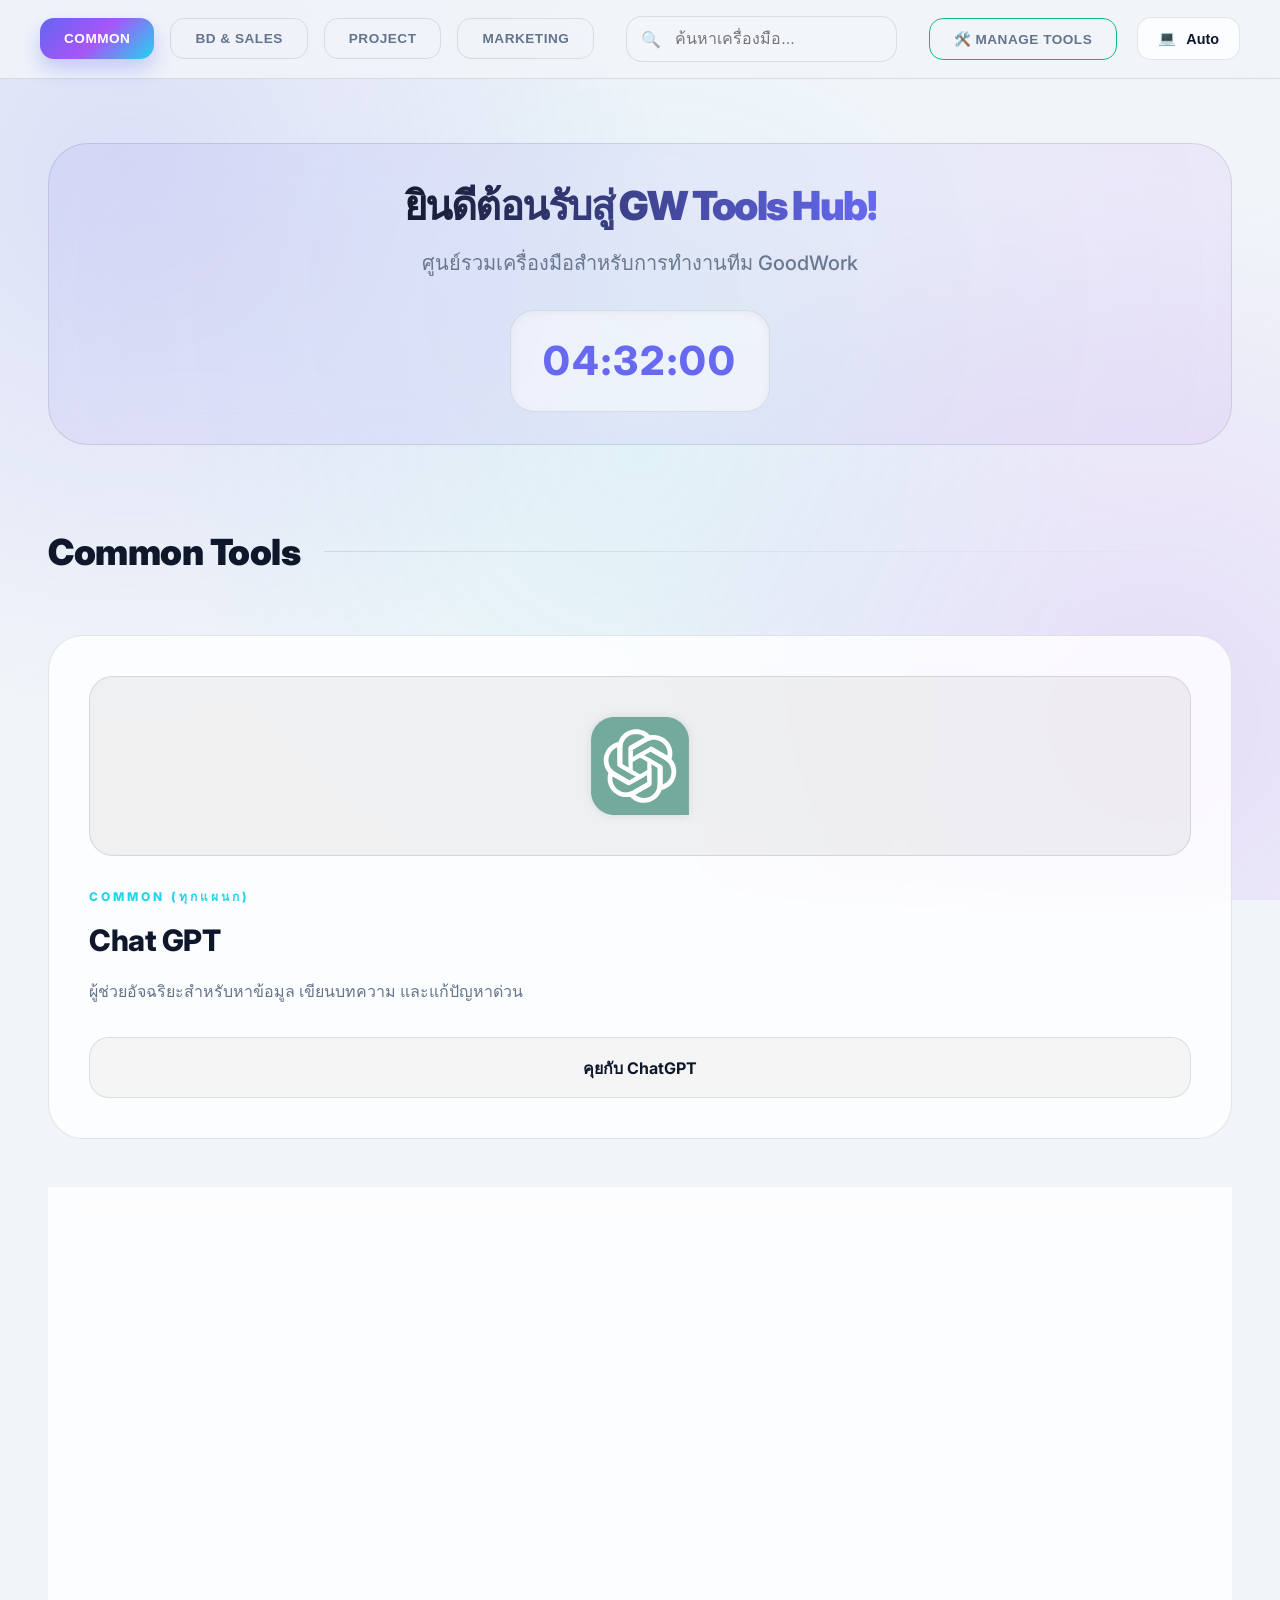
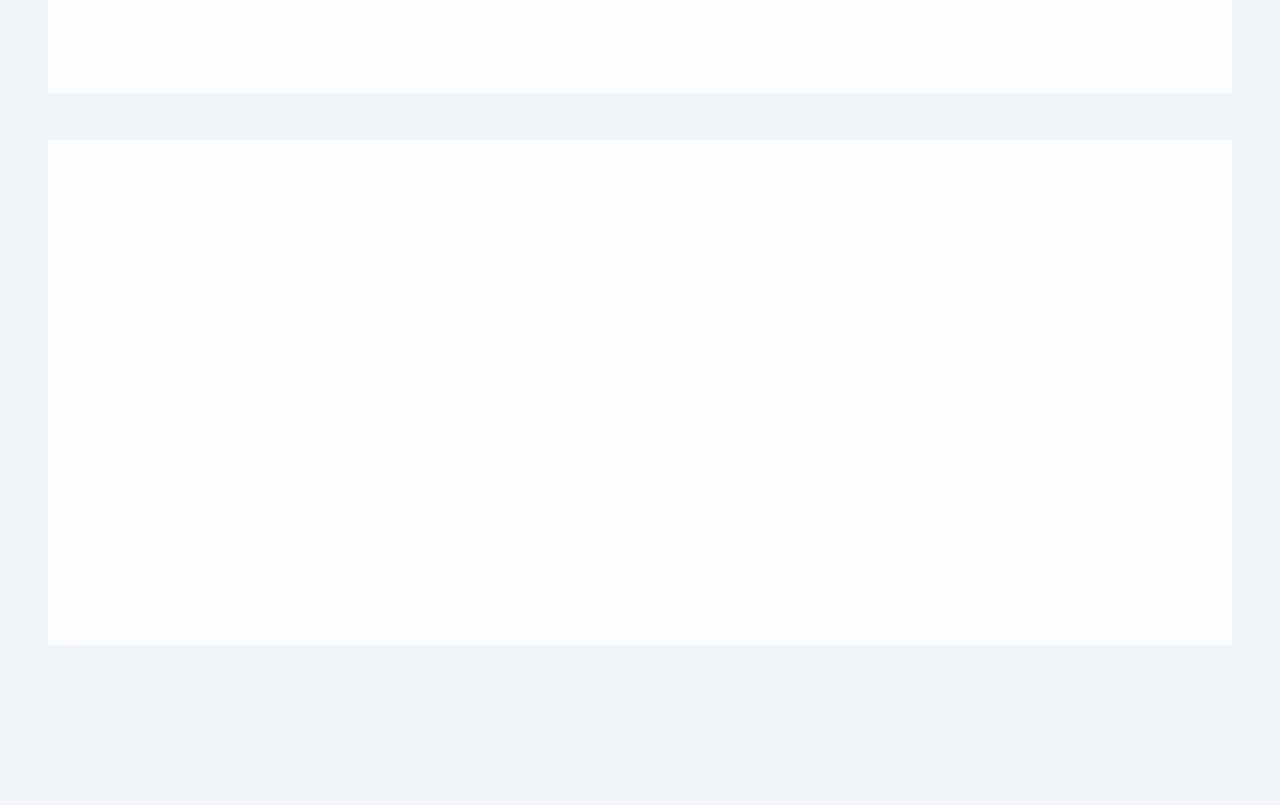
==== commit f39600ed: "Redesign Tool Management UI and fix modal overflow issues" ====
--- a/index.html
+++ b/index.html
@@ -40,27 +40,31 @@
     </nav>
 
 <!-- Tool Management Modal -->
-<div id="tool-mgmt-modal" class="hidden" style="position: fixed; top: 0; left: 0; width: 100%; height: 100%; background: rgba(0,0,0,0.5); display: flex; justify-content: center; align-items: center; z-index: 10000;">
-    <div class="login-box" style="max-width: 600px; width: 95%; max-height: 90vh; overflow-y: auto;">
-        <div style="font-size: 2.5rem; margin-bottom: 10px;">🛠️</div>
-        <h3>จัดการเครื่องมือ</h3>
+<div id="tool-mgmt-modal" class="hidden" style="position: fixed; top: 0; left: 0; width: 100%; height: 100%; background: rgba(0,0,0,0.7); display: flex; justify-content: center; align-items: center; z-index: 10000; backdrop-filter: blur(5px);">
+    <div class="login-box">
+        <div style="font-size: 2.5rem; margin-bottom: 15px;">🛠️</div>
+        <h3>จัดการเครื่องมือระบบ</h3>
         
-        <div id="tool-list-mgmt" style="text-align: left; margin: 20px 0; max-height: 250px; overflow-y: auto; background: rgba(0,0,0,0.2); border-radius: 12px; padding: 10px;">
+        <div id="tool-list-mgmt">
             <!-- Tools will be listed here -->
         </div>
 
-        <div style="border-top: 1px solid var(--glass-border); padding-top: 25px; text-align: left;">
-            <h4 id="tool-form-title" style="margin-bottom: 20px; font-size: 1.2rem; font-weight: 700; color: var(--text-main);">เพิ่มเครื่องมือใหม่</h4>
+        <div class="tool-form-container">
+            <h4 id="tool-form-title" style="margin-bottom: 25px; font-size: 1.3rem; font-weight: 800; color: var(--text-main); display: flex; align-items: center; gap: 10px;">
+                <span style="width: 8px; height: 25px; background: var(--premium-gradient); border-radius: 4px;"></span>
+                เพิ่มเครื่องมือใหม่
+            </h4>
             <input type="hidden" id="edit-tool-id">
             
-            <div class="form-group">
-                <label>ชื่อเครื่องมือ (Title)</label>
-                <input type="text" id="tool-name" placeholder="ระบุชื่อเครื่องมือ...">
-            </div>
-
-            <div class="form-group">
-                <label>ลิงก์ URL (Link)</label>
-                <input type="text" id="tool-url" placeholder="https://...">
+            <div class="form-row">
+                <div class="form-group">
+                    <label>ชื่อเครื่องมือ (Title)</label>
+                    <input type="text" id="tool-name" placeholder="เช่น ChatGPT, Jira...">
+                </div>
+                <div class="form-group">
+                    <label>ลิงก์ URL (Link)</label>
+                    <input type="text" id="tool-url" placeholder="https://...">
+                </div>
             </div>
 
             <div class="form-group">
@@ -72,7 +76,7 @@
                 <label>ไอคอนเครื่องมือ (Icon)</label>
                 <div class="upload-wrapper">
                     <div id="image-preview-container" class="preview-box">
-                        <img id="image-preview" src="">
+                        <img id="image-preview" src="" style="display: none;">
                         <span id="preview-placeholder">🖼️</span>
                     </div>
                     <div class="upload-controls">
@@ -80,7 +84,7 @@
                             <span>📂 เลือกไฟล์ภาพ</span>
                             <input type="file" id="tool-image-file" accept="image/*">
                         </label>
-                        <p class="file-hint">รองรับ PNG, JPG, SVG (ขนาดแนะนำ 1:1)</p>
+                        <p class="file-hint">แนะนำไฟล์ PNG/SVG (ขนาด 1:1)</p>
                     </div>
                 </div>
             </div>
@@ -88,7 +92,7 @@
             <div class="form-row">
                 <div class="form-group">
                     <label>แผนกที่ระบุ (Department)</label>
-                    <input type="text" id="tool-dept-text" placeholder="แผนก BD, Sales">
+                    <input type="text" id="tool-dept-text" placeholder="แผนก BD, Marketing">
                 </div>
                 <div class="form-group">
                     <label>ข้อความบนปุ่ม (Button)</label>
@@ -99,20 +103,20 @@
             <div class="form-group">
                 <label>หมวดหมู่หลัก (Category)</label>
                 <select id="tool-category" class="custom-select">
-                    <option value="common">Common</option>
+                    <option value="common">Common Tools</option>
                     <option value="bd">BD & Sales</option>
                     <option value="project">Project Management</option>
                     <option value="marketing">Marketing</option>
                 </select>
             </div>
 
-            <div style="display: flex; gap: 12px; margin-top: 25px;">
-                <button id="btn-save-tool" class="primary-btn" onclick="saveTool()">บันทึกเครื่องมือ</button>
-                <button id="btn-cancel-edit" class="secondary-btn hidden" onclick="resetToolForm()">ยกเลิก</button>
+            <div style="display: flex; gap: 15px; margin-top: 30px;">
+                <button id="btn-save-tool" class="primary-btn" style="flex: 2;" onclick="saveTool()">บันทึกข้อมูล</button>
+                <button id="btn-cancel-edit" class="secondary-btn hidden" style="flex: 1;" onclick="resetToolForm()">ยกเลิก</button>
             </div>
         </div>
         
-        <button onclick="closeToolMgmtModal()" style="background: rgba(255,255,255,0.1); color: white; margin-top: 20px; width: 100%;">ปิด</button>
+        <button class="close-modal-btn" onclick="closeToolMgmtModal()">ปิดหน้าต่างจัดการ</button>
     </div>
 </div>
 
--- a/style.css
+++ b/style.css
@@ -394,51 +394,261 @@
 /* Modals & Forms */
 .hidden { display: none !important; }
 
+#tool-mgmt-modal .login-box {
+    background: var(--bg-dark);
+    backdrop-filter: blur(40px);
+    -webkit-backdrop-filter: blur(40px);
+    border: 1px solid var(--glass-border);
+    border-radius: 35px;
+    padding: 2.5rem;
+    box-shadow: 0 50px 100px rgba(0,0,0,0.6);
+    max-width: 800px !important;
+    width: 95% !important;
+    max-height: 90vh !important;
+    overflow-y: auto !important;
+    position: relative;
+    scrollbar-width: thin;
+    scrollbar-color: var(--primary-color) transparent;
+}
+
+#tool-mgmt-modal .login-box::-webkit-scrollbar {
+    width: 6px;
+}
+
+#tool-mgmt-modal .login-box::-webkit-scrollbar-thumb {
+    background: var(--primary-color);
+    border-radius: 10px;
+}
+
+#tool-mgmt-modal h3 {
+    font-size: 2rem;
+    font-weight: 800;
+    margin-bottom: 2rem;
+    background: var(--premium-gradient);
+    -webkit-background-clip: text;
+    -webkit-text-fill-color: transparent;
+}
+
+/* Management Tool List */
+#tool-list-mgmt {
+    display: grid;
+    grid-template-columns: 1fr;
+    gap: 12px;
+    margin: 1.5rem 0;
+    max-height: 250px !important;
+    overflow-y: auto;
+    padding: 10px;
+    background: rgba(255, 255, 255, 0.02);
+    border-radius: 20px;
+    border: 1px solid var(--glass-border);
+}
+
+.mgmt-tool-item {
+    background: rgba(255, 255, 255, 0.03);
+    border: 1px solid var(--glass-border);
+    border-radius: 16px;
+    padding: 1rem;
+    display: flex;
+    justify-content: space-between;
+    align-items: center;
+    transition: all 0.3s ease;
+}
+
+.mgmt-tool-item:hover {
+    background: rgba(255, 255, 255, 0.06);
+    border-color: var(--primary-color);
+}
+
+.mgmt-tool-info {
+    display: flex;
+    align-items: center;
+    gap: 15px;
+}
+
+.mgmt-tool-img {
+    width: 45px;
+    height: 45px;
+    border-radius: 12px;
+    object-fit: contain;
+    background: rgba(0,0,0,0.2);
+    padding: 5px;
+    border: 1px solid var(--glass-border);
+}
+
+.mgmt-tool-details strong {
+    display: block;
+    color: var(--text-main);
+    font-size: 1rem;
+}
+
+.mgmt-tool-details span {
+    color: var(--text-muted);
+    font-size: 0.8rem;
+    text-transform: uppercase;
+    letter-spacing: 1px;
+}
+
+.mgmt-tool-actions {
+    display: flex;
+    gap: 8px;
+}
+
+.mgmt-btn {
+    padding: 8px 16px;
+    border-radius: 10px;
+    font-size: 0.85rem;
+    font-weight: 700;
+    cursor: pointer;
+    border: none;
+    transition: all 0.2s ease;
+}
+
+.mgmt-btn-edit {
+    background: rgba(99, 102, 241, 0.15);
+    color: var(--primary-color);
+}
+
+.mgmt-btn-edit:hover {
+    background: var(--primary-color);
+    color: white;
+}
+
+.mgmt-btn-delete {
+    background: rgba(239, 68, 68, 0.15);
+    color: #ef4444;
+}
+
+.mgmt-btn-delete:hover {
+    background: #ef4444;
+    color: white;
+}
+
+/* Form Styling */
+.tool-form-container {
+    margin-top: 3rem;
+    padding-top: 2rem;
+    border-top: 1px solid var(--glass-border);
+}
+
+.form-row {
+    display: grid;
+    grid-template-columns: 1fr 1fr;
+    gap: 15px;
+}
+
+@media (max-width: 640px) {
+    .form-row {
+        grid-template-columns: 1fr;
+    }
+    #tool-mgmt-modal .login-box {
+        padding: 1.5rem;
+    }
+}
+
 .form-group { margin-bottom: 1.5rem; text-align: left; }
 .form-group label {
     display: block;
-    font-size: 0.9rem;
+    font-size: 0.85rem;
     font-weight: 700;
     color: var(--text-muted);
-    margin-bottom: 0.75rem;
+    margin-bottom: 0.6rem;
+    padding-left: 4px;
 }
 
 .form-group input, .custom-select {
     width: 100%;
-    background: rgba(255, 255, 255, 0.05);
+    background: rgba(0, 0, 0, 0.2);
     border: 1px solid var(--glass-border);
     color: var(--text-main);
     padding: 1rem 1.25rem;
     border-radius: 16px;
+    font-size: 0.95rem;
+    outline: none;
+    transition: all 0.3s ease;
+}
+
+.form-group input:focus, .custom-select:focus {
+    border-color: var(--primary-color);
+    background: rgba(255, 255, 255, 0.05);
+    box-shadow: 0 0 15px rgba(99, 102, 241, 0.2);
+}
+
+/* Image Upload Preview */
+.upload-wrapper {
+    display: flex;
+    gap: 20px;
+    align-items: center;
+    background: rgba(0,0,0,0.1);
+    padding: 15px;
+    border-radius: 18px;
+    border: 1px dashed var(--glass-border);
+}
+
+.preview-box {
+    width: 80px;
+    height: 80px;
+    background: rgba(0,0,0,0.3);
+    border-radius: 15px;
+    display: flex;
+    justify-content: center;
+    align-items: center;
+    overflow: hidden;
+    border: 1px solid var(--glass-border);
+}
+
+.preview-box img {
+    max-width: 80%;
+    max-height: 80%;
+    object-fit: contain;
+}
+
+#preview-placeholder { font-size: 2rem; opacity: 0.3; }
+
+.custom-file-upload {
+    display: inline-block;
+    padding: 10px 20px;
+    background: rgba(255,255,255,0.05);
+    border-radius: 12px;
+    cursor: pointer;
+    font-weight: 600;
+    font-size: 0.9rem;
+    border: 1px solid var(--glass-border);
+    transition: all 0.2s;
+}
+
+.custom-file-upload:hover {
+    background: rgba(255,255,255,0.1);
+    border-color: var(--primary-color);
+}
+
+.custom-file-upload input[type="file"] { display: none; }
+
+.file-hint {
+    font-size: 0.75rem;
+    color: var(--text-muted);
+    margin-top: 8px;
+}
+
+.primary-btn, .secondary-btn {
+    padding: 1rem 1.5rem;
+    border-radius: 18px;
+    font-weight: 700;
     font-size: 1rem;
-    outline: none;
-}
-
-[data-theme="light"] .form-group input, [data-theme="light"] .custom-select {
-    background: rgba(0, 0, 0, 0.02);
-}
-
-.form-group input:focus {
-    border-color: var(--primary-color);
-    background: rgba(255, 255, 255, 0.1);
-}
-
-.primary-btn, .secondary-btn {
-    padding: 0.9rem 1.5rem;
-    border-radius: 16px;
-    font-weight: 700;
-    font-size: 0.95rem;
     cursor: pointer;
-    transition: all 0.3s ease;
+    transition: all 0.3s cubic-bezier(0.4, 0, 0.2, 1);
     border: none;
     text-align: center;
 }
 
 .primary-btn {
-    width: 100%;
     background: var(--premium-gradient);
     color: white;
-    box-shadow: 0 10px 20px rgba(99, 102, 241, 0.2);
+    box-shadow: 0 10px 25px rgba(99, 102, 241, 0.3);
+}
+
+.primary-btn:hover {
+    transform: translateY(-3px);
+    box-shadow: 0 15px 35px rgba(99, 102, 241, 0.4);
 }
 
 .secondary-btn {
@@ -447,17 +657,27 @@
     border: 1px solid var(--glass-border);
 }
 
-[data-theme="light"] .secondary-btn {
-    background: rgba(0, 0, 0, 0.05);
-}
-
-.primary-btn:hover {
-    transform: translateY(-2px);
-    box-shadow: 0 12px 25px rgba(99, 102, 241, 0.3);
-}
-
 .secondary-btn:hover {
     background: rgba(255, 255, 255, 0.1);
+    transform: translateY(-2px);
+}
+
+.close-modal-btn {
+    background: transparent;
+    border: 1px solid rgba(239, 68, 68, 0.3);
+    color: #ef4444;
+    padding: 0.8rem;
+    border-radius: 15px;
+    font-weight: 700;
+    margin-top: 2rem;
+    width: 100%;
+    cursor: pointer;
+    transition: all 0.2s;
+}
+
+.close-modal-btn:hover {
+    background: rgba(239, 68, 68, 0.1);
+    border-color: #ef4444;
 }
 
 /* Modal Button Group */
@@ -529,3 +749,8 @@
     .greeting-card { padding: 2rem; flex-direction: column; text-align: center; gap: 2rem; }
     .tool-grid { grid-template-columns: 1fr; }
 }
+
+    #greeting-text { font-size: 2.5rem; }
+    .greeting-card { padding: 2rem; flex-direction: column; text-align: center; gap: 2rem; }
+    .tool-grid { grid-template-columns: 1fr; }
+}
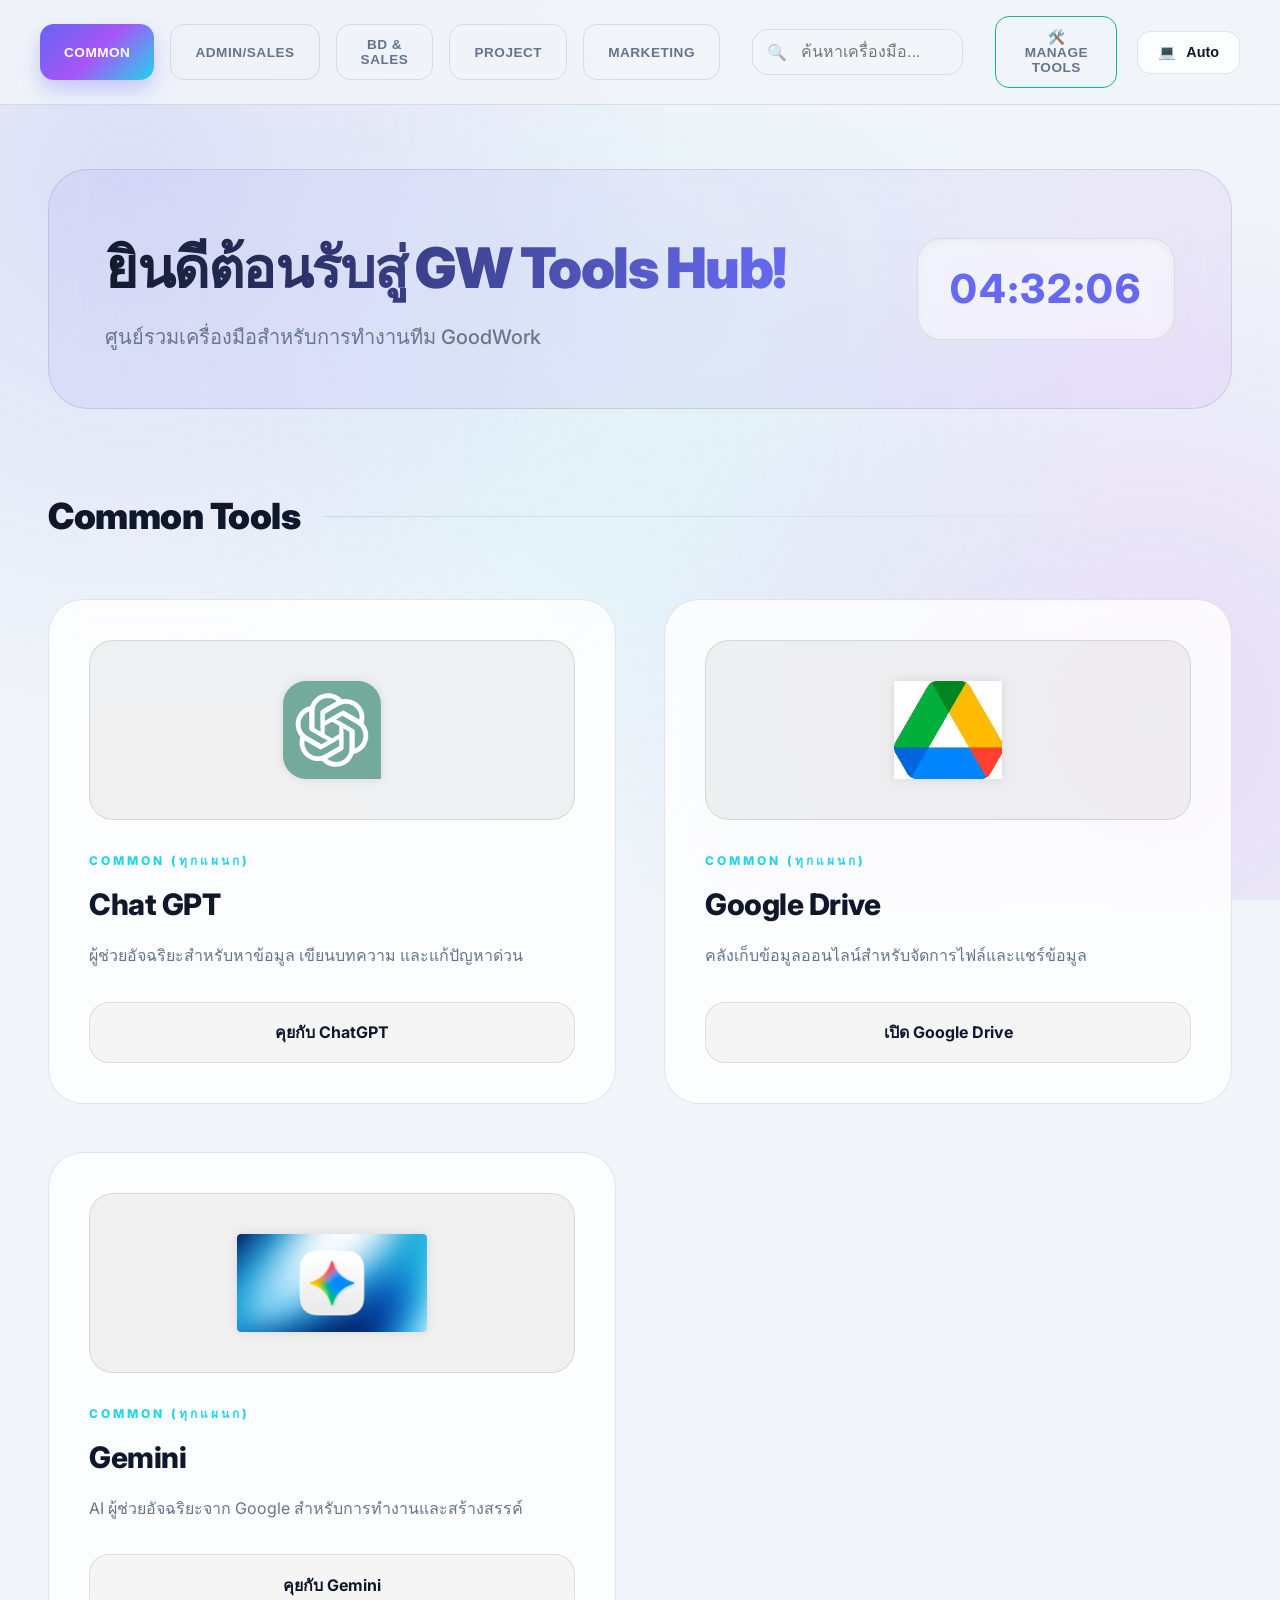
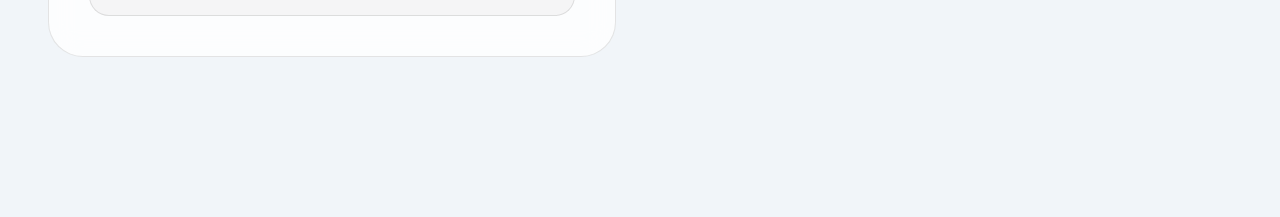
==== commit b472a3fa: "Update v2.2.1: Add Admin/Sales category, 7 new tools, and local icons" ====
--- a/index.html
+++ b/index.html
@@ -13,6 +13,7 @@
     <nav class="nav-bar">
         <div class="nav-links">
             <button class="nav-btn active" id="btn-common" onclick="filterTools('common')">COMMON</button>
+            <button class="nav-btn" id="btn-admin" onclick="filterTools('admin')">ADMIN/SALES</button>
             <button class="nav-btn" id="btn-bd" onclick="filterTools('bd')">BD & SALES</button>
             <button class="nav-btn" id="btn-project" onclick="filterTools('project')">PROJECT</button>
             <button class="nav-btn" id="btn-marketing" onclick="filterTools('marketing')">MARKETING</button>
@@ -104,6 +105,7 @@
                 <label>หมวดหมู่หลัก (Category)</label>
                 <select id="tool-category" class="custom-select">
                     <option value="common">Common Tools</option>
+                    <option value="admin">Admin/พนักงานขาย</option>
                     <option value="bd">BD & Sales</option>
                     <option value="project">Project Management</option>
                     <option value="marketing">Marketing</option>
@@ -135,6 +137,12 @@
         <div class="tool-grid" id="grid-common"></div>
     </div>
 
+    <!-- Admin/Sales Tools -->
+    <div class="category-section" id="section-admin">
+        <div class="section-title">Admin / พนักงานขาย</div>
+        <div class="tool-grid" id="grid-admin"></div>
+    </div>
+
     <!-- Business Development & Sales -->
     <div class="category-section" id="section-bd">
         <div class="section-title">Business Development & Sales</div>
--- a/style.css
+++ b/style.css
@@ -749,8 +749,3 @@
     .greeting-card { padding: 2rem; flex-direction: column; text-align: center; gap: 2rem; }
     .tool-grid { grid-template-columns: 1fr; }
 }
-
-    #greeting-text { font-size: 2.5rem; }
-    .greeting-card { padding: 2rem; flex-direction: column; text-align: center; gap: 2rem; }
-    .tool-grid { grid-template-columns: 1fr; }
-}
